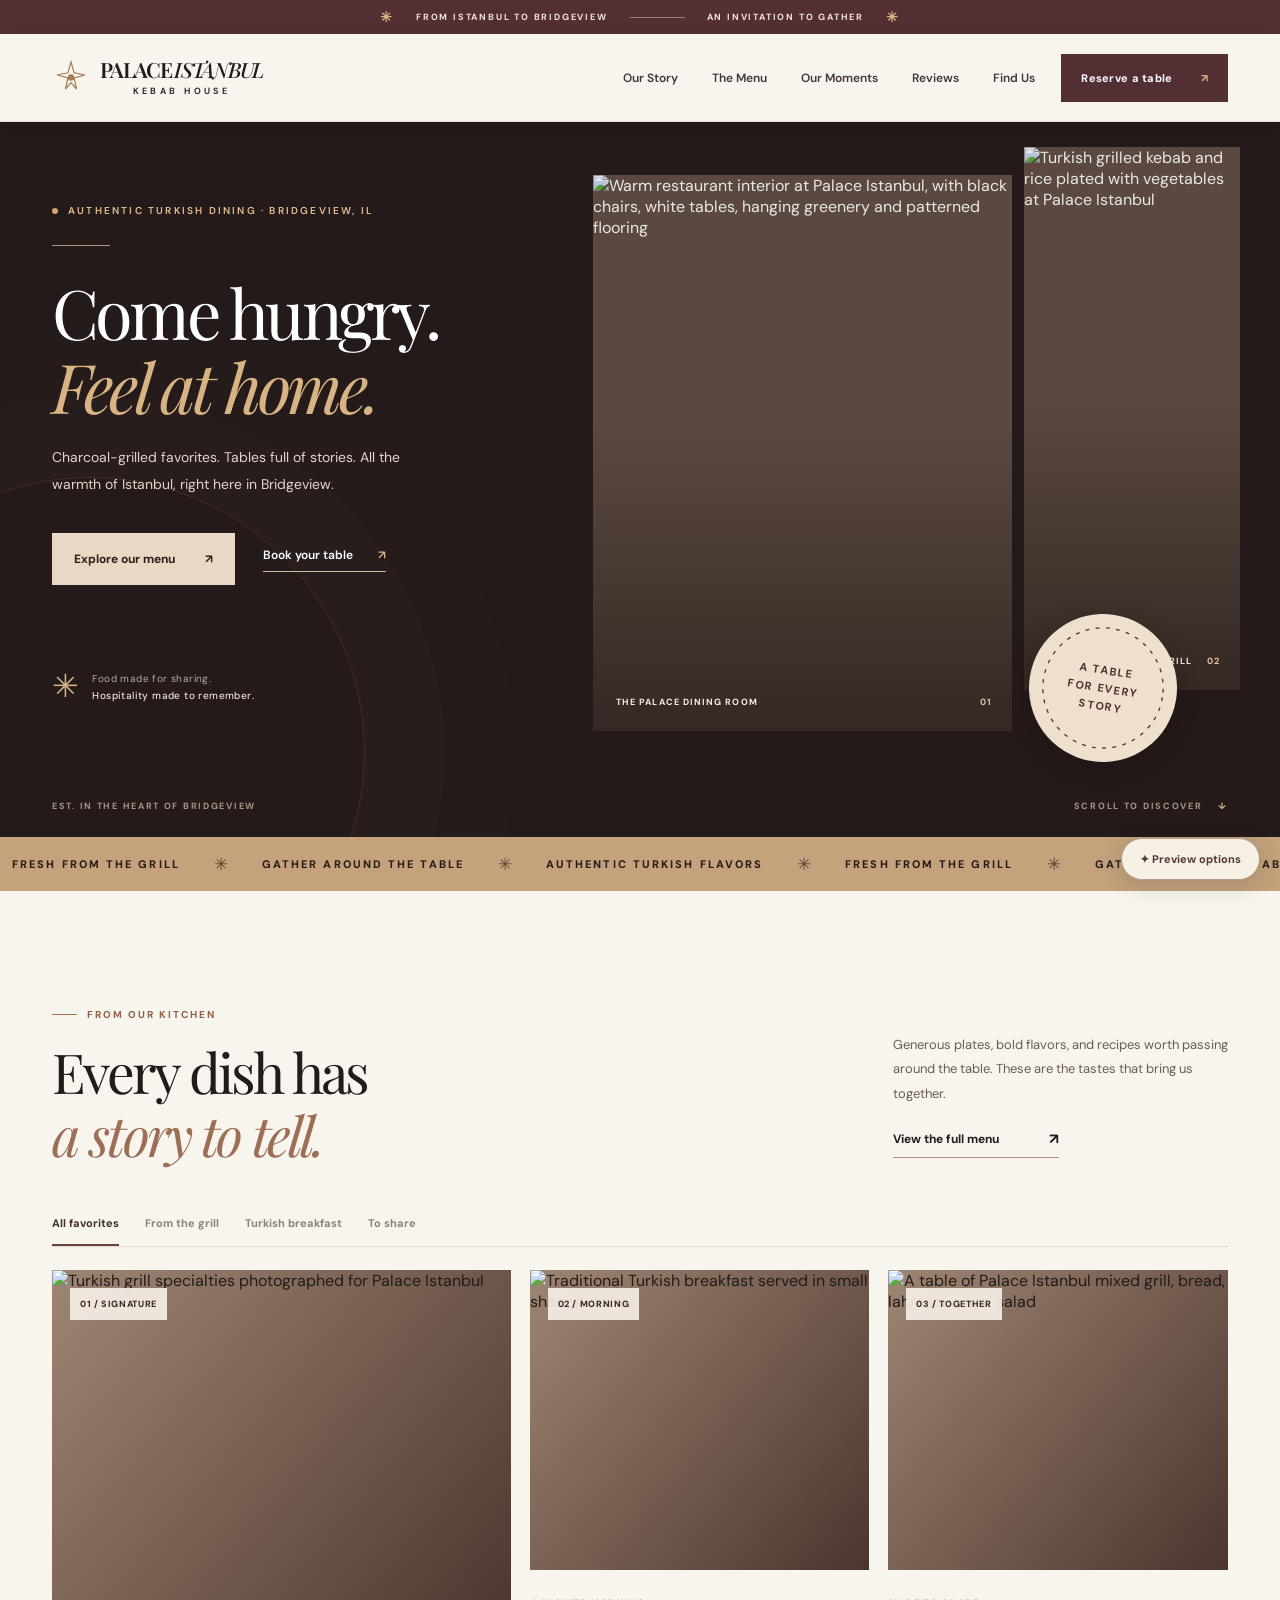
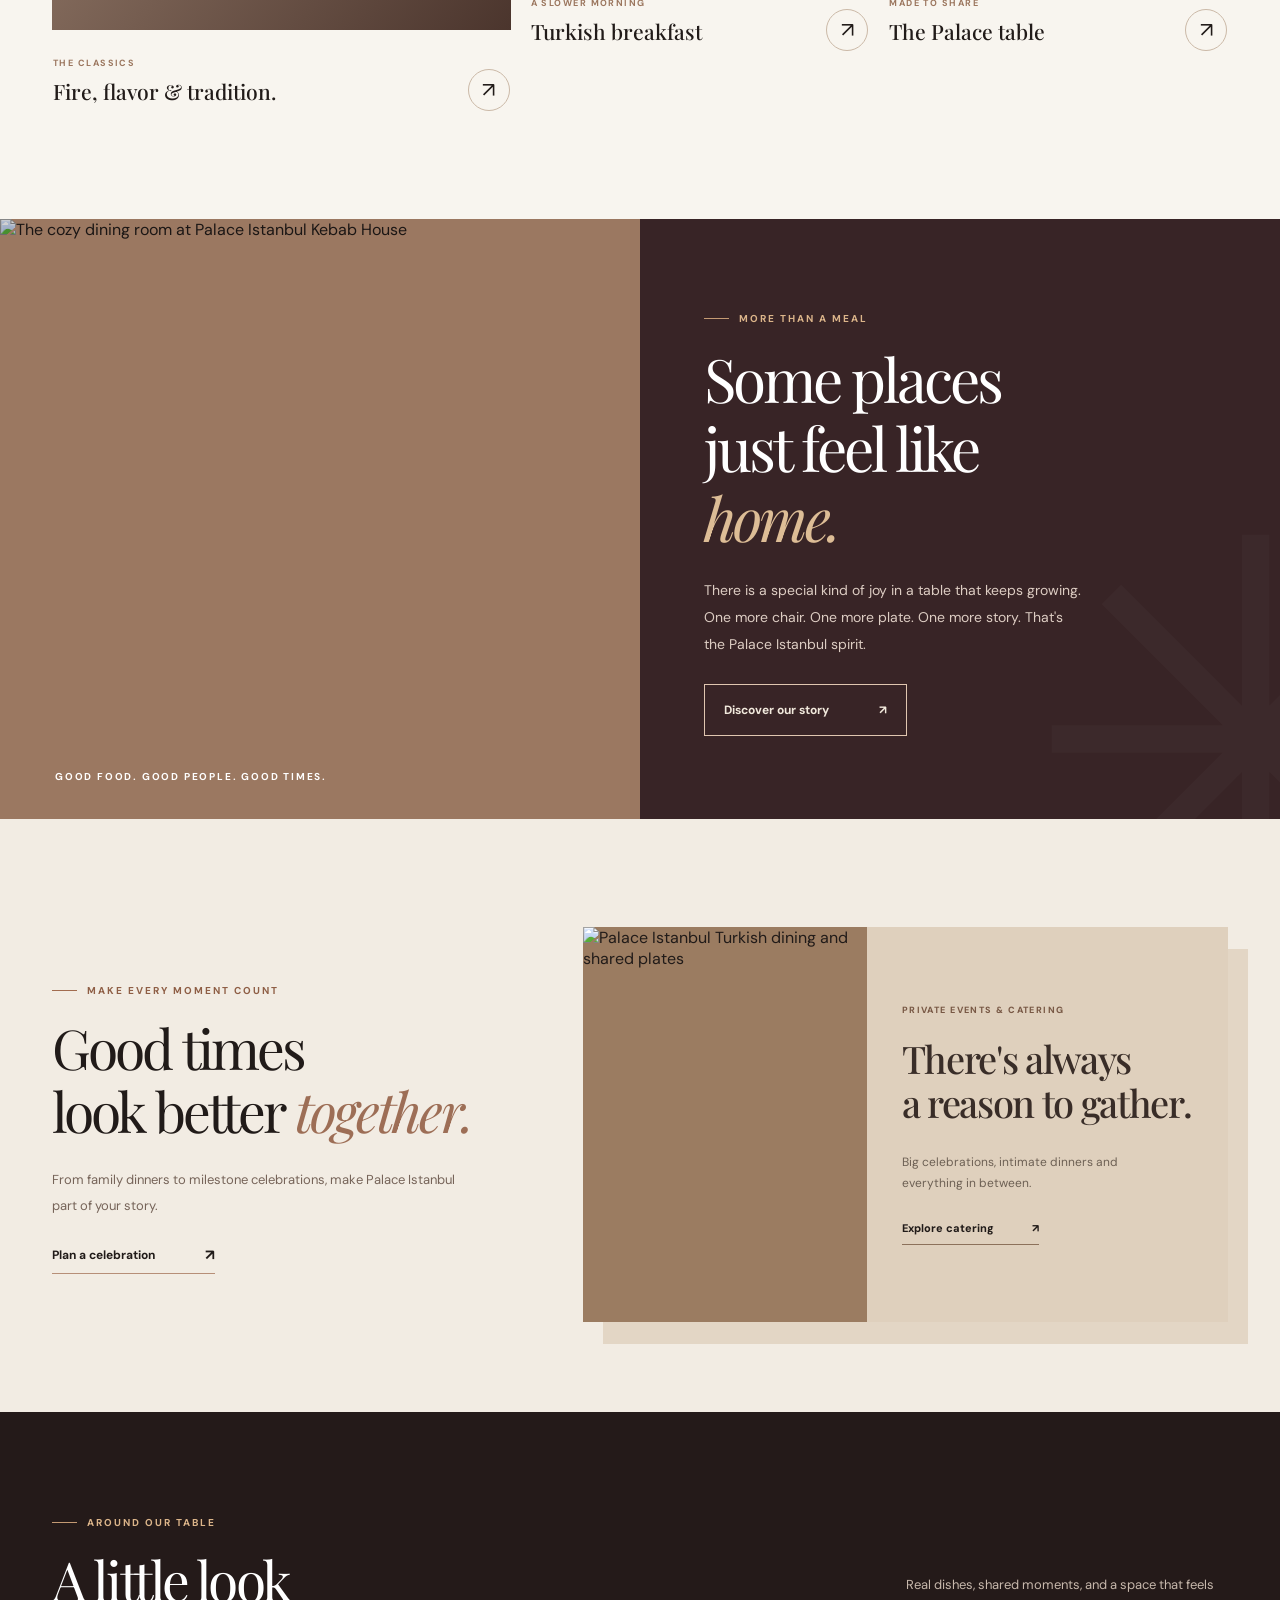
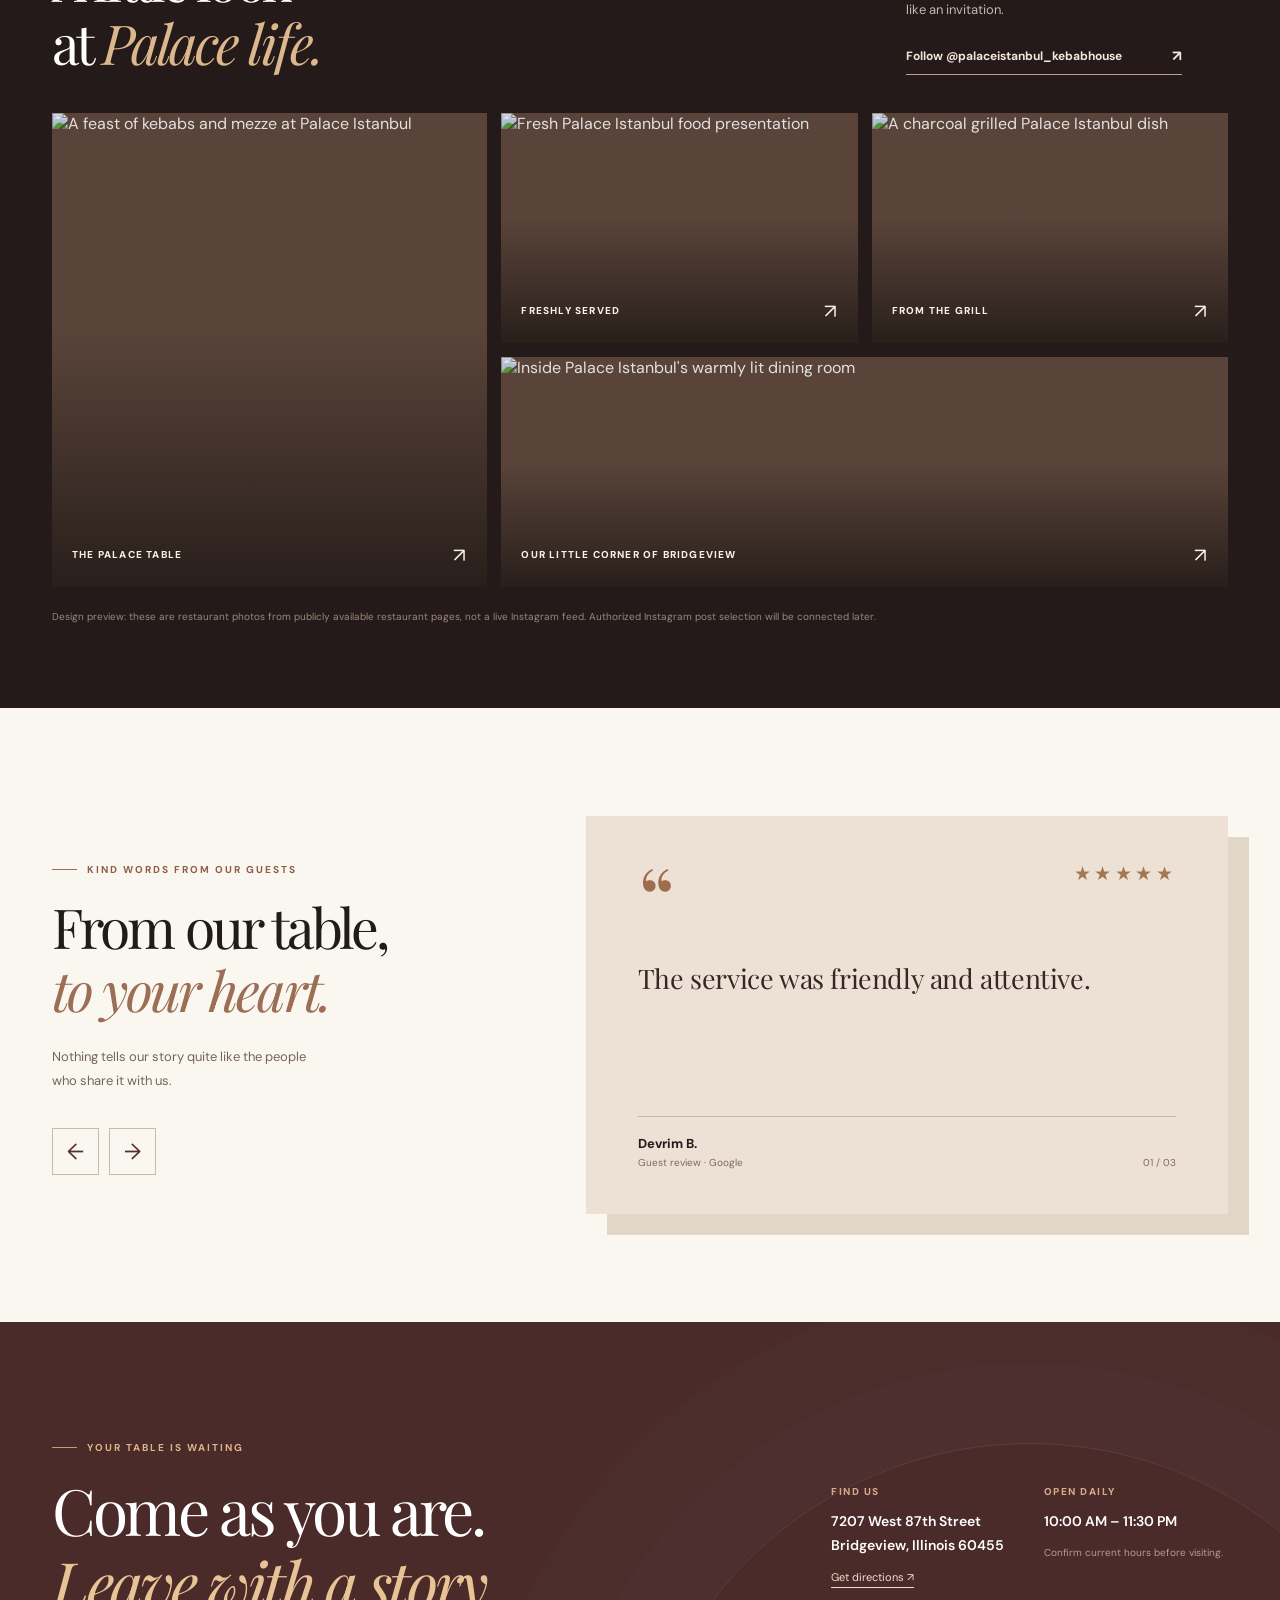
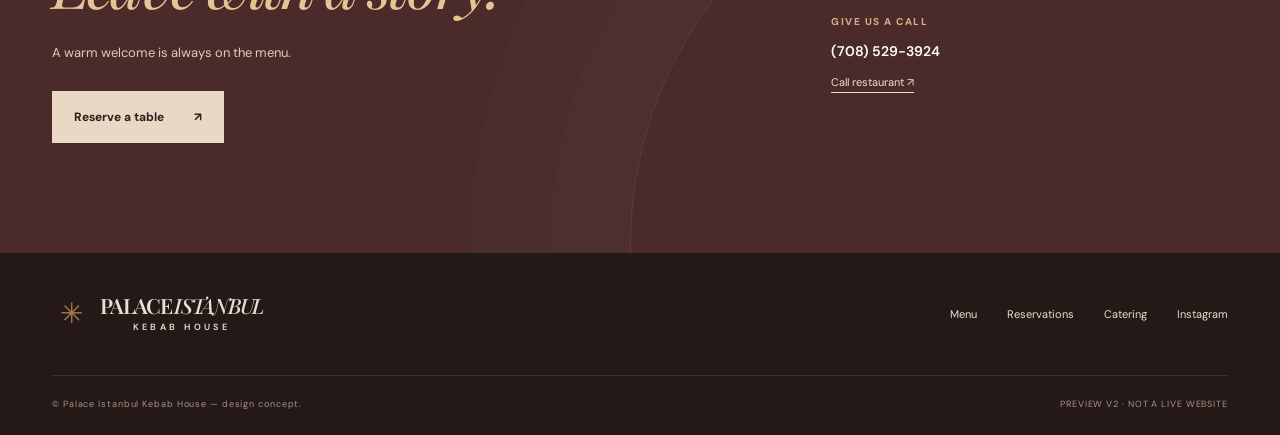
==== index.html @ 969d299d "Rename Palace_Istanbul_V2_Demo.html to index.html" ====
<!DOCTYPE html>
<html lang="en">
<head>
  <meta charset="UTF-8" />
  <meta name="viewport" content="width=device-width, initial-scale=1.0" />
  <meta name="theme-color" content="#241a19" />
  <title>Palace Istanbul Kebab House | A Taste of Istanbul in Bridgeview</title>
  <meta name="description" content="A Palace Istanbul Kebab House website design concept inspired by the restaurant's real food and dining space in Bridgeview, Illinois." />
  <link rel="preconnect" href="https://fonts.googleapis.com" />
  <link rel="preconnect" href="https://fonts.gstatic.com" crossorigin />
  <link href="https://fonts.googleapis.com/css2?family=DM+Sans:wght@400;500;600;700&family=Playfair+Display:ital,wght@0,400;0,500;0,600;0,700;1,400;1,500;1,600&display=swap" rel="stylesheet" />
  <style>
:root{--ink:#211b19;--dark:#241a19;--ox:#512f32;--ox2:#382426;--gold:#d9b586;--muted:#78685f;--cream:#f8f5ef;--sand:#ece6dc;--white:#fff;--border:#e3d8ca;--serif:'Playfair Display',Georgia,serif;--sans:'DM Sans',Arial,sans-serif}
*,*::before,*::after{box-sizing:border-box}html{scroll-behavior:smooth}body{margin:0;background:var(--cream);color:var(--ink);font-family:var(--sans);-webkit-font-smoothing:antialiased}img{display:block;width:100%;height:100%;object-fit:cover}figure,blockquote{margin:0}a{color:inherit;text-decoration:none}button{font:inherit;cursor:pointer}button:focus-visible,a:focus-visible,input:focus-visible{outline:2px solid #e4b46e;outline-offset:3px}.wrap{width:min(calc(100% - 104px),1440px);margin:auto}.skip{position:absolute;transform:translateY(-140%);z-index:999;background:white;padding:12px}.skip:focus{transform:translateY(0)}
.announcement{background:var(--ox);color:#f4e7d5;letter-spacing:.2em;min-height:34px;display:flex;align-items:center;justify-content:center;gap:22px;font-size:9px;font-weight:700}.announcement-flower{color:var(--gold);font-size:14px}.announcement-line{height:1px;width:55px;background:#ba9b84;opacity:.7}
.header{height:88px;background:var(--cream);position:sticky;top:0;z-index:60;border-bottom:1px solid #e7ddd0;box-shadow:0 3px 17px #170e0c06}.nav{height:100%;display:flex;align-items:center;justify-content:space-between;gap:26px}.brand{display:inline-flex;align-items:center;gap:10px;white-space:nowrap}.brand-mark{display:grid;place-items:center;color:#a67c52;width:38px;height:42px}.brand-name{display:flex;flex-direction:column;align-items:center;line-height:1}.brand-name b{font-size:21px;font-family:var(--serif);font-weight:600;letter-spacing:-.08em}.brand-name b em{font-weight:500}.brand-name small{font-size:9px;letter-spacing:.38em;margin-top:7px;font-weight:600}.nav-links{display:flex;align-items:center;gap:34px;margin-left:auto}.nav-links a{font-size:12px;color:#433634;font-weight:600;transition:color .2s}.nav-links a:hover{color:#b0714f}.nav-right{display:flex;align-items:center;gap:15px}.nav-reserve{font-size:11px;font-weight:700;letter-spacing:.025em;color:#fff;background:var(--ox);padding:17px 20px;transition:background .2s}.nav-reserve:hover{background:var(--dark)}.nav-reserve span{margin-left:25px;color:var(--gold)}.menu-toggle{border:0;padding:12px;background:transparent;display:none;width:42px}.menu-toggle span{height:2px;display:block;background:var(--dark);margin:6px 0}.mobile-nav{position:absolute;top:100%;left:0;width:100%;background:var(--cream);padding:20px 6% 25px;box-shadow:0 20px 35px #140e0c18}.mobile-nav a{display:block;padding:12px;border-bottom:1px solid var(--border);font-size:15px}.mobile-nav[hidden]{display:none}
.hero{background:var(--dark);color:#fff;position:relative;overflow:hidden}.hero::before{content:' ';position:absolute;left:-185px;bottom:-190px;width:550px;height:550px;border:1px solid #b594742a;border-radius:50%;box-shadow:0 0 0 80px #ffffff02,0 0 0 150px #ffffff01;pointer-events:none}.hero-inner{min-height:668px;display:grid;grid-template-columns:46% 54%;align-items:stretch}.hero-copy{position:relative;z-index:2;display:flex;flex-direction:column;align-items:flex-start;justify-content:center;padding:70px 36px 64px 0}.hero-eyebrow{font-size:10px;letter-spacing:.22em;color:#e4bd91;font-weight:600;display:flex;align-items:center;gap:10px}.eyebrow-dot{width:6px;height:6px;background:#d5a769;display:block;border-radius:50%}.hero-line{width:58px;height:1px;background:#b5977c;margin:28px 0 8px}.hero h1{font-family:var(--serif);font-weight:400;font-size:clamp(57px,5.35vw,92px);line-height:1.07;letter-spacing:-.055em;margin:21px 0 22px}.hero h1 em{color:#d8b384;font-weight:400;white-space:nowrap}.hero-copy>p{font-size:14px;line-height:1.95;max-width:390px;color:#e0d5ca;margin:0 0 35px}.hero-ctas{display:flex;align-items:center;flex-wrap:wrap;gap:28px}.button{display:inline-flex;gap:30px;align-items:center;justify-content:space-between;padding:18px 22px;font-size:12px;font-weight:700;transition:transform .2s,background .2s}.button:hover{transform:translateY(-2px)}.button-light{background:#e9d8c3;color:#2b1e1b}.button-light:hover{background:#fff}.hero-secondary{font-size:12px;font-weight:600;border-bottom:1px solid #cdb9a0;padding-bottom:8px;white-space:nowrap}.hero-secondary span{margin-left:22px;color:var(--gold)}.hero-proof{display:flex;align-items:center;gap:13px;margin-top:74px;color:#bca99e;font-size:10px;line-height:1.7;letter-spacing:.04em}.hero-proof strong{font-weight:500;color:#f0e1d2}.proof-spark{font-size:32px;font-weight:400;color:#d6b186}
.hero-collage{position:relative;min-height:590px;display:grid;grid-template-columns:66% 34%;gap:12px;align-items:stretch;padding:25px 0 25px 0}.hero-image{position:relative;overflow:hidden;background:#5b4940}.hero-image img{filter:brightness(.91) saturate(.94);transition:transform .75s;min-height:100%}.hero-image:hover img{transform:scale(1.055)}.hero-image-main{margin-top:28px;margin-bottom:34px}.hero-image-side{margin-top:0;margin-bottom:75px}.hero-image::after{content:'';position:absolute;inset:45% 0 0;background:linear-gradient(transparent,#1e1715a8);pointer-events:none}.image-tag{position:absolute;z-index:1;bottom:22px;left:23px;right:20px;display:flex;justify-content:space-between;font-size:9px;letter-spacing:.12em;color:#f7eee2;font-weight:700;line-height:1.6}.image-tag span{color:#e7c39d}.collage-stamp{position:absolute;bottom:28px;right:8%;z-index:3;background:#eee0cc;border-radius:50%;width:148px;height:148px;color:var(--ox);display:flex;align-items:center;justify-content:center;text-align:center;transform:rotate(9deg);box-shadow:0 5px 25px #0003}.collage-stamp span{font-size:11px;font-weight:700;letter-spacing:.13em;line-height:1.65}.collage-stamp svg{position:absolute;width:100%;height:100%;inset:0;padding:10px}.hero-bottom{position:relative;display:flex;justify-content:space-between;padding:10px 0 25px;color:#a99588;font-size:9px;font-weight:700;letter-spacing:.19em}.hero-bottom a span{margin-left:12px;color:#dcb689}
.ribbon{background:#c3a27c;color:#291c19;overflow:hidden;white-space:nowrap}.ribbon-inner{display:flex;align-items:center;justify-content:space-around;gap:34px;min-height:54px;width:max-content;min-width:100%;padding:0 12px}.ribbon span{font-size:11px;font-weight:800;letter-spacing:.19em}.ribbon i{font-style:normal;font-size:17px;color:#673d35}
.section{padding:108px 0}.kicker{display:inline-flex;align-items:center;gap:10px;font-size:10px;font-weight:700;letter-spacing:.2em;color:#8e5e45}.kicker>span{height:1px;width:25px;background:#a26c4f}.section-heading{display:flex;justify-content:space-between;align-items:end;gap:45px;margin-bottom:37px}.section h2,.experience h2,.closing h2{font:400 clamp(44px,4.3vw,72px)/1.15 var(--serif);letter-spacing:-.052em;margin:19px 0 0}.section h2 em,.experience h2 em,.closing h2 em{font-weight:400;color:#9d6e56}.heading-aside{max-width:335px;padding-bottom:9px}.heading-aside p{font-size:13px;line-height:1.9;color:#6b5d52;margin:0 0 20px}.under-link{font-size:12px;font-weight:700;display:inline-flex;align-items:center;justify-content:space-between;gap:50px;border-bottom:1px solid #b78f78;padding-bottom:8px}.under-link span{font-size:15px}.filter-bar{display:flex;gap:26px;border-bottom:1px solid var(--border);margin-bottom:23px;flex-wrap:wrap}.filter{background:none;border:0;border-bottom:2px solid transparent;padding:12px 0 14px;color:#908177;font-size:11px;font-weight:700}.filter:hover,.filter.active{color:#412c2a;border-color:#684339}.dish-grid{display:grid;grid-template-columns:1.35fr 1fr 1fr;gap:19px;align-items:stretch}.dish-card{min-width:0;display:flex;flex-direction:column}.dish-card[hidden]{display:none}.dish-photo{height:300px;position:relative;overflow:hidden;background:linear-gradient(130deg,#9f8573,#4b352d)}.dish-card.big-dish .dish-photo{height:360px}.dish-photo img{transition:transform .65s}.dish-card:hover .dish-photo img{transform:scale(1.06)}.dish-nr{position:absolute;left:18px;top:18px;background:#f7f0e8e8;color:#392925;font-size:9px;font-weight:800;letter-spacing:.07em;padding:10px}.dish-meta{display:flex;justify-content:space-between;gap:14px;align-items:end;padding:20px 1px 0}.dish-meta span:not(.dish-arrow){font-size:9px;letter-spacing:.16em;color:#9b765e;font-weight:700}.dish-meta h3{font:500 clamp(21px,1.65vw,28px)/1.25 var(--serif);margin:7px 0}.dish-arrow{font-size:21px;border:1px solid #cbb9a7;border-radius:50%;width:42px;height:42px;display:grid;place-items:center;flex-shrink:0}
.experience{min-height:600px;display:grid;grid-template-columns:1fr 1fr;background:var(--ox2)}.experience-visual{position:relative;min-height:600px;background:#9b7861;overflow:hidden}.experience-visual img{filter:brightness(.82);transition:transform .7s}.experience-visual:hover img{transform:scale(1.025)}.exp-photo-label{position:absolute;left:55px;bottom:36px;color:#fff;font-size:10px;font-weight:700;letter-spacing:.18em}.experience-copy{padding:90px max(55px,calc((100vw - 1440px)/2)) 80px 10%;position:relative;overflow:hidden;color:white;display:flex;align-items:flex-start;flex-direction:column;justify-content:center}.light-kicker{color:#dcb58a}.light-kicker>span{background:#c49a73}.experience h2{font-size:clamp(51px,4.7vw,80px);position:relative;z-index:1}.experience h2 em{color:#ddbd96}.experience-copy p{position:relative;z-index:1;font-size:14px;line-height:1.95;color:#ddcdc3;max-width:380px;margin:25px 0}.outline-button{position:relative;z-index:1;display:inline-flex;justify-content:space-between;gap:50px;align-items:center;border:1px solid #e0c6b0;padding:17px 19px;color:#f1e9dc;font-size:12px;font-weight:700}.experience-ornament{position:absolute;font-size:560px;line-height:1;right:-210px;bottom:-215px;color:#fff4;opacity:.085;font-family:serif;pointer-events:none}
.celebrations{background:#f2ece3;padding-bottom:90px}.celebrations-inner{display:grid;grid-template-columns:.82fr 1.18fr;gap:7%;align-items:center}.celebration-intro{max-width:430px}.celebration-intro p{font-size:13px;line-height:1.95;color:#766459;margin:25px 0}.occasion-card{display:grid;grid-template-columns:44% 56%;background:#dfd0bd;min-height:395px;box-shadow:20px 22px 0 #e3d6c5}.occasion-photo{min-height:395px;background:#9b7c61}.occasion-detail{padding:35px;display:flex;flex-direction:column;justify-content:center}.occasion-kicker{font-size:9px;font-weight:800;letter-spacing:.16em;color:#785845}.occasion-detail h3{font:500 38px/1.15 var(--serif);letter-spacing:-.035em;margin:21px 0 15px;color:#392d28}.occasion-detail p{color:#6d6054;font-size:12px;line-height:1.8;max-width:250px}.occasion-detail a{font-size:11px;font-weight:800;border-bottom:1px solid #8c715b;align-self:flex-start;padding:14px 0 9px}.occasion-detail a span{margin-left:35px}.campaign-demo{margin-top:60px;background:#fdfaf6;border:1px dashed #9a785f;padding:20px 30px;display:flex;align-items:center;gap:20px}.campaign-demo[hidden]{display:none}.campaign-pill{font-size:9px;background:#5b3534;color:#fff;padding:10px;white-space:nowrap}.campaign-demo strong{font-family:var(--serif);font-size:24px}.campaign-demo p{font-size:12px;color:#695a51;margin:4px 0}.campaign-demo button{border:0;background:transparent;margin-left:auto;color:#6b3c3a}
.social{background:var(--dark);color:#fff;padding:95px 0 83px}.social-head{display:flex;justify-content:space-between;align-items:end;gap:40px;margin-bottom:38px}.social-head h2 em{color:#dcb78e}.social-head>div:last-child{max-width:322px}.social-head p{font-size:13px;line-height:1.9;color:#c7b8ac;margin:0 0 21px}.light-link{color:#f4e7d7;border-color:#bda184}.social-grid{display:grid;grid-template-columns:1.1fr .9fr .9fr;grid-template-rows:230px 230px;gap:14px}.social-tile{position:relative;background:#5a443a;overflow:hidden}.social-tile img{filter:brightness(.88);transition:transform .7s}.social-tile:hover img{transform:scale(1.06)}.social-tile::after{content:'';position:absolute;inset:45% 0 0;background:linear-gradient(transparent,#15110fb8);pointer-events:none}.social-tile span{position:absolute;bottom:19px;left:20px;right:20px;display:flex;justify-content:space-between;align-items:center;font-size:10px;font-weight:800;letter-spacing:.12em;z-index:2;color:#f9f1e8}.social-tile span b{font-size:20px;font-weight:400}.social-tile-tall{grid-row:span 2}.social-tile-wide{grid-column:span 2}.demo-disclosure{font-size:10px;color:#99897c;margin:22px 0 0;line-height:1.6}
.reviews{background:#faf7f1}.reviews-shell{display:grid;grid-template-columns:.8fr 1.2fr;gap:9%;align-items:center}.reviews-heading>p{color:#756559;font-size:13px;line-height:1.85;max-width:260px;margin:24px 0}.review-nav{display:flex;gap:10px;margin-top:35px}.review-nav button{width:47px;height:47px;border:1px solid #c9b9a9;background:transparent;color:#542e30;font-size:22px;transition:background .2s}.review-nav button:hover{background:#e8ddcf}.review-card{min-height:347px;background:#ece1d4;padding:45px 52px;display:flex;flex-direction:column;justify-content:space-between;box-shadow:21px 21px 0 #e2d6c8}.review-card-top{display:flex;justify-content:space-between;align-items:start}.quotes{font:90px/.8 var(--serif);color:#9d6d4e}.stars{font-size:19px;letter-spacing:.18em;color:#a27752}.review-card blockquote{font:400 clamp(22px,2.1vw,32px)/1.5 var(--serif);letter-spacing:-.015em;color:#382625;min-height:140px;margin:25px 0 18px}.review-card-foot{border-top:1px solid #c9b8a7;display:flex;align-items:end;justify-content:space-between;padding-top:18px}.review-card-foot div{display:flex;flex-direction:column;gap:4px}.review-card-foot strong{font-size:13px}.review-card-foot div span,.review-card-foot>span{font-size:10px;color:#806a5e}
.closing{background:#4a2b2a;position:relative;color:#fff;overflow:hidden;padding:110px 0}.closing-backdrop{position:absolute;right:-150px;bottom:-390px;border:1px solid #d2a98726;border-radius:50%;width:800px;height:800px;box-shadow:0 0 0 80px #ffffff02,0 0 0 160px #ffffff02}.closing-grid{position:relative;display:grid;grid-template-columns:1.25fr .75fr;gap:10%}.closing h2{font-size:clamp(54px,5vw,82px)}.closing h2 em{color:#e7c396}.closing-title p{font-size:13px;color:#e1c9ba;margin:24px 0 30px}.closing-details{display:grid;grid-template-columns:1fr 1fr;gap:31px 28px;align-content:center}.closing-details>div{display:flex;flex-direction:column;align-items:flex-start;gap:12px}.closing-details span{font-size:10px;color:#d5ab89;font-weight:800;letter-spacing:.15em}.closing-details strong{font-size:14px;line-height:1.7;font-weight:600}.closing-details a{font-size:11px;color:#f2dec9;text-decoration:underline;text-underline-offset:6px}.closing-details small{font-size:10px;color:#bb9a8a}.footer{background:#251917;color:#e9dfd0;padding:40px 0 25px}.footer-top{display:flex;justify-content:space-between;align-items:center;padding-bottom:40px}.footer-brand .brand-mark{font-size:28px}.footer-links{display:flex;gap:30px;font-size:11px}.footer-links a:hover{color:var(--gold)}.footer-bottom{border-top:1px solid #735d5550;display:flex;justify-content:space-between;padding-top:22px;color:#a59688;font-size:9px;letter-spacing:.1em}
.prototype-tools{position:fixed;bottom:20px;right:20px;z-index:80}.prototype-button{background:#f7f0e4;color:#513537;border:1px solid #b89c89;box-shadow:0 6px 25px #1b101328;border-radius:35px;padding:13px 18px;font-size:11px;font-weight:700}.prototype-menu{position:absolute;right:0;bottom:57px;width:295px;background:#fffbf6;color:#2b201f;border:1px solid #d5c6b5;padding:21px;box-shadow:0 10px 40px #0003}.prototype-menu[hidden]{display:none}.prototype-menu-head{display:flex;justify-content:space-between;align-items:center}.prototype-menu-head button{border:0;background:transparent;font-size:24px}.prototype-menu p{font-size:11px;line-height:1.6;color:#78665b}.prototype-footer{margin-top:15px;font-size:10px;color:#987f73;border-top:1px solid #e8ded0;padding-top:12px}.toggle-row{display:flex;justify-content:space-between;align-items:center;position:relative;font-size:12px;font-weight:600;margin-top:20px}.toggle-row input{appearance:none;width:38px;height:22px;background:#b9ada2;border-radius:13px;cursor:pointer;transition:background .2s}.toggle-row input:before{content:'';display:block;height:16px;width:16px;background:#fff;border-radius:50%;margin:3px;transition:transform .2s}.toggle-row input:checked{background:#6a4644}.toggle-row input:checked:before{transform:translateX(16px)}.mobile-bottom-book{display:none}
@media(max-width:1250px){.wrap{width:min(calc(100% - 68px),1440px)}.nav-links{gap:19px}.nav-links a{font-size:11px}.brand-name b{font-size:19px}.hero h1{font-size:clamp(50px,5vw,76px)}.hero-copy{padding-right:16px}.collage-stamp{width:125px;height:125px}.section{padding:90px 0}.dish-photo{height:270px}.dish-card.big-dish .dish-photo{height:325px}}
@media(max-width:950px){.nav-links{display:none}.menu-toggle{display:block}.nav-reserve{padding:14px}.hero-inner{grid-template-columns:1fr}.hero-copy{padding:78px 0 45px}.hero h1{font-size:clamp(61px,10vw,100px)}.hero-proof{margin-top:37px}.hero-collage{min-height:480px;grid-template-columns:68% 32%;padding:0 0 25px}.hero-image-main{margin:0 0 22px}.hero-image-side{margin:35px 0 52px}.hero-bottom{padding-top:2px}.collage-stamp{bottom:10px}.dish-grid{grid-template-columns:repeat(2,1fr)}.dish-card.big-dish{grid-column:span 2}.dish-card.big-dish .dish-photo{height:380px}.experience{min-height:0}.experience-copy{padding:62px 8%}.experience-visual{min-height:500px}.occasion-card{grid-template-columns:42% 58%}.occasion-detail{padding:22px}.occasion-detail h3{font-size:31px}.social-grid{grid-template-rows:190px 190px}.reviews-shell{gap:40px}.review-card{padding:32px}.closing-grid{gap:30px}}
@media(max-width:700px){.wrap{width:calc(100% - 40px)}.announcement{font-size:8px;gap:10px;min-height:30px}.announcement-line{width:16px}.header{height:73px}.brand-mark{width:26px}.brand-mark svg{width:29px}.brand-name b{font-size:17px}.brand-name small{font-size:7px;letter-spacing:.31em}.nav-reserve{display:none}.hero-copy{padding:60px 0 30px}.hero-eyebrow{font-size:8px;letter-spacing:.14em}.hero-line{margin:19px 0 0}.hero h1{font-size:clamp(48px,10vw,68px);margin:18px 0}.hero-copy>p{font-size:13px;line-height:1.75}.hero-ctas{gap:17px}.button{padding:15px 18px;font-size:11px}.hero-secondary{font-size:11px}.hero-proof{margin-top:34px}.hero-collage{min-height:320px;gap:7px}.hero-image-main{margin:0 0 14px}.hero-image-side{margin:30px 0 24px}.collage-stamp{width:88px;height:88px;bottom:2px;right:5%}.collage-stamp span{font-size:7px}.image-tag{left:9px;right:7px;bottom:12px;font-size:7px}.hero-bottom{font-size:7px;padding:9px 0 18px;gap:8px}.ribbon-inner{min-height:46px;gap:20px}.ribbon span{font-size:9px}.ribbon i{font-size:12px}.section{padding:68px 0}.section-heading,.social-head{display:block}.section h2,.experience h2,.closing h2{font-size:clamp(41px,9vw,60px)}.heading-aside{margin-top:22px}.filter-bar{gap:15px}.filter{font-size:10px}.dish-grid{grid-template-columns:1fr 1fr;gap:15px}.dish-photo,.dish-card.big-dish .dish-photo{height:225px}.dish-card.big-dish{grid-column:span 2}.dish-card.big-dish .dish-photo{height:330px}.dish-meta h3{font-size:20px}.dish-meta span:not(.dish-arrow){font-size:8px}.dish-meta{padding-top:12px}.dish-arrow{width:31px;height:31px;font-size:16px}.experience{grid-template-columns:1fr}.experience-visual{min-height:390px}.experience-copy{padding:64px 26px 75px}.experience h2{font-size:57px}.experience-copy p{font-size:13px}.experience-ornament{font-size:380px;bottom:-100px}.celebrations-inner{grid-template-columns:1fr;gap:40px}.occasion-card{min-height:295px}.occasion-photo{min-height:295px}.occasion-detail h3{font-size:27px}.occasion-detail p{font-size:11px}.occasion-detail{padding:20px}.campaign-demo{flex-direction:column;align-items:flex-start;gap:6px}.campaign-demo button{margin-left:0}.social{padding:70px 0}.social-head>div:last-child{margin-top:20px}.social-grid{grid-template-columns:1fr 1fr;grid-template-rows:230px 180px 180px}.social-tile-tall{grid-column:span 2;grid-row:span 1}.social-tile-wide{grid-column:span 2}.social-tile span{font-size:8px}.reviews-shell{grid-template-columns:1fr;gap:23px}.reviews-heading>p{margin:18px 0}.review-nav{margin:18px 0 5px}.review-card{padding:30px;min-height:310px;box-shadow:10px 10px 0 #e2d6c8}.review-card blockquote{font-size:24px;min-height:100px}.closing{padding:77px 0}.closing-grid{grid-template-columns:1fr;gap:55px}.closing-details{gap:30px}.footer-top{display:block}.footer-links{gap:17px;flex-wrap:wrap;margin-top:30px}.footer-bottom{gap:15px;display:block;line-height:2}.prototype-tools{bottom:74px;right:10px}.prototype-button{font-size:10px;padding:10px 12px}.prototype-menu{width:min(285px,calc(100vw - 20px))}.mobile-bottom-book{display:flex;position:fixed;z-index:70;left:0;right:0;bottom:0;background:#502f30;color:#fff;align-items:center;justify-content:space-between;padding:17px 26px;font-size:12px;font-weight:800;box-shadow:0 -5px 15px #0002}.mobile-bottom-book span{color:#dfba90}.footer{padding-bottom:78px}}
@media(max-width:385px){.hero h1{font-size:45px}.hero-secondary span{margin-left:8px}.hero-ctas{gap:12px}.occasion-card{grid-template-columns:1fr}.occasion-photo{height:210px;min-height:210px}.occasion-detail{padding:25px}.occasion-detail h3{font-size:29px}}
@media(prefers-reduced-motion:reduce){html{scroll-behavior:auto}*,*:before,*:after{transition:none!important;animation:none!important}}

</style>
  <script>
document.addEventListener("DOMContentLoaded", function(){
(() => {
  const qs = (sel) => document.querySelector(sel);
  const mobileToggle = qs('#menuToggle');
  const mobileNav = qs('#mobileNav');
  mobileToggle?.addEventListener('click', () => {
    const isOpen = mobileToggle.getAttribute('aria-expanded') === 'true';
    mobileToggle.setAttribute('aria-expanded', String(!isOpen));
    mobileNav.hidden = isOpen;
  });
  mobileNav?.querySelectorAll('a').forEach(link => link.addEventListener('click', () => {
    mobileToggle.setAttribute('aria-expanded', 'false'); mobileNav.hidden = true;
  }));

  const tabs = Array.from(document.querySelectorAll('.filter'));
  const cards = Array.from(document.querySelectorAll('.dish-card'));
  tabs.forEach(tab => tab.addEventListener('click', () => {
    const value = tab.dataset.filter;
    tabs.forEach(el => { el.classList.toggle('active', el === tab); el.setAttribute('aria-pressed', String(el === tab)); });
    cards.forEach(card => { card.hidden = value !== 'all' && card.dataset.category !== value; });
  }));

  // Short, attributed extracts from reviews currently presented on the official site.
  const reviews = [
    { quote:'The service was friendly and attentive.', author:'Devrim B.' },
    { quote:'The meats were incredibly juicy.', author:'Enes Ö.' },
    { quote:'The staff were incredibly warm, friendly, and attentive.', author:'Fikretcan A.' }
  ];
  let reviewIndex = 0;
  const quoteEl = qs('#reviewQuote'), authorEl = qs('#reviewAuthor'), indexEl = qs('#reviewIndex');
  function renderReview(){ if (!quoteEl) return; const review = reviews[reviewIndex]; quoteEl.textContent = review.quote; authorEl.textContent = review.author; indexEl.textContent = `${String(reviewIndex+1).padStart(2,'0')} / ${String(reviews.length).padStart(2,'0')}`; }
  qs('#prevReview')?.addEventListener('click', () => { reviewIndex = (reviewIndex-1+reviews.length)%reviews.length; renderReview(); });
  qs('#nextReview')?.addEventListener('click', () => { reviewIndex = (reviewIndex+1)%reviews.length; renderReview(); });
  renderReview();

  const previewButton = qs('#previewButton'), previewMenu = qs('#prototypeMenu');
  function togglePreview(open){ if (!previewMenu) return; previewMenu.hidden = !open; previewButton?.setAttribute('aria-expanded', String(open)); }
  previewButton?.addEventListener('click', () => togglePreview(previewMenu.hidden));
  qs('#closePreview')?.addEventListener('click', () => togglePreview(false));
  qs('#campaignToggle')?.addEventListener('change', (event) => { qs('#campaignDemo').hidden = !event.target.checked; });
  qs('#dismissCampaign')?.addEventListener('click', () => { qs('#campaignDemo').hidden = true; qs('#campaignToggle').checked = false; });
  document.addEventListener('keydown', (event) => { if (event.key === 'Escape') togglePreview(false); });
})();

});
</script>
</head>
<body>
  <a class="skip" href="#main">Skip to content</a>
  <div class="announcement"><span class="announcement-flower">✳</span> FROM ISTANBUL TO BRIDGEVIEW <span class="announcement-line"></span> AN INVITATION TO GATHER <span class="announcement-flower">✳</span></div>

  <header class="header" id="header">
    <div class="wrap nav">
      <a class="brand" href="#top" aria-label="Palace Istanbul home"><span class="brand-mark"><svg width="36" height="36" viewBox="0 0 36 36" fill="none" aria-hidden="true"><path d="M18 2 21.1 12.8 32 15l-10.9 3 2.5 11L18 22.7 12.4 29l2.5-11L4 15l10.9-2.2L18 2Z" stroke="currentColor" stroke-width="1.2"/><circle cx="18" cy="17.5" r="3.2" fill="currentColor"/></svg></span><span class="brand-name"><b>PALACE <em>ISTANBUL</em></b><small>KEBAB HOUSE</small></span></a>
      <nav class="nav-links" aria-label="Primary navigation"><a href="#experience">Our Story</a><a href="#favorites">The Menu</a><a href="#social">Our Moments</a><a href="#reviews">Reviews</a><a href="#visit">Find Us</a></nav>
      <div class="nav-right"><a href="https://palaceistanbul.net/reservations" class="nav-reserve" target="_blank" rel="noopener noreferrer">Reserve a table <span>↗</span></a><button class="menu-toggle" type="button" id="menuToggle" aria-controls="mobileNav" aria-expanded="false" aria-label="Open menu"><span></span><span></span></button></div>
    </div>
    <nav class="mobile-nav" id="mobileNav" aria-label="Mobile navigation" hidden><a href="#experience">Our Story</a><a href="#favorites">The Menu</a><a href="#social">Our Moments</a><a href="#reviews">Reviews</a><a href="#visit">Find Us</a><a href="https://palaceistanbul.net/reservations" target="_blank" rel="noopener noreferrer">Reserve a table ↗</a></nav>
  </header>

  <main id="main">
    <section class="hero" id="top">
      <div class="hero-inner wrap">
        <div class="hero-copy">
          <div class="hero-eyebrow"><span class="eyebrow-dot"></span> AUTHENTIC TURKISH DINING · BRIDGEVIEW, IL</div>
          <div class="hero-line" aria-hidden="true"></div>
          <h1>Come hungry.<br><em>Feel at home.</em></h1>
          <p>Charcoal-grilled favorites. Tables full of stories. All the warmth of Istanbul, right here in Bridgeview.</p>
          <div class="hero-ctas"><a class="button button-light" href="#favorites">Explore our menu <span>↗</span></a><a class="hero-secondary" href="https://palaceistanbul.net/reservations" target="_blank" rel="noopener noreferrer">Book your table <span>↗</span></a></div>
          <div class="hero-proof"><span class="proof-spark">✳</span><div>Food made for sharing.<br><strong>Hospitality made to remember.</strong></div></div>
        </div>
        <div class="hero-collage" aria-label="Palace Istanbul restaurant and food photography">
          <figure class="hero-image hero-image-main"><img src="https://palace-istanbul-kebab-house.eatat.us/storage/photo/palace-istanbul-kebab-house-photo_4.webp" alt="Warm restaurant interior at Palace Istanbul, with black chairs, white tables, hanging greenery and patterned flooring" fetchpriority="high"><figcaption class="image-tag">THE PALACE DINING ROOM <span>01</span></figcaption></figure>
          <figure class="hero-image hero-image-side"><img src="https://cdn.spotapps.co/spothopper/image/fetch/f_auto%2Cq_auto%3Abest%2Cc_fit%2Ch_1200/http%3A//static.spotapps.co/spots/df/b7f84d8b95436396a11930f0c789ba/%3Aoriginal" alt="Turkish grilled kebab and rice plated with vegetables at Palace Istanbul"><figcaption class="image-tag">STRAIGHT FROM THE GRILL <span>02</span></figcaption></figure>
          <div class="collage-stamp" aria-hidden="true"><span>A TABLE<br>FOR EVERY<br>STORY</span><svg viewBox="0 0 100 100"><circle cx="50" cy="50" r="47" stroke="currentColor" fill="none" stroke-width="1" stroke-dasharray="3 5"/></svg></div>
        </div>
      </div>
      <div class="hero-bottom wrap"><span>EST. IN THE HEART OF BRIDGEVIEW</span><a href="#favorites">SCROLL TO DISCOVER <span>↓</span></a></div>
    </section>

    <div class="ribbon" aria-label="Our dining philosophy"><div class="ribbon-inner"><span>FRESH FROM THE GRILL</span><i>✳</i><span>GATHER AROUND THE TABLE</span><i>✳</i><span>AUTHENTIC TURKISH FLAVORS</span><i>✳</i><span>FRESH FROM THE GRILL</span><i>✳</i><span>GATHER AROUND THE TABLE</span><i>✳</i></div></div>

    <section class="section favorites" id="favorites">
      <div class="wrap">
        <div class="section-heading"><div><span class="kicker"><span></span> FROM OUR KITCHEN</span><h2>Every dish has<br><em>a story to tell.</em></h2></div><div class="heading-aside"><p>Generous plates, bold flavors, and recipes worth passing around the table. These are the tastes that bring us together.</p><a class="under-link" href="https://palaceistanbul.net/food-menu" target="_blank" rel="noopener noreferrer">View the full menu <span>↗</span></a></div></div>
        <div class="filter-bar" role="group" aria-label="Filter featured dishes"><button class="filter active" data-filter="all" aria-pressed="true">All favorites</button><button class="filter" data-filter="grill" aria-pressed="false">From the grill</button><button class="filter" data-filter="breakfast" aria-pressed="false">Turkish breakfast</button><button class="filter" data-filter="tradition" aria-pressed="false">To share</button></div>
        <div class="dish-grid">
          <a class="dish-card big-dish" href="https://palaceistanbul.net/food-menu" target="_blank" rel="noopener noreferrer" data-category="grill"><div class="dish-photo"><img loading="lazy" src="https://static.spotapps.co/website_images/ab_websites/788275_website_v1/about_01.jpg" alt="Turkish grill specialties photographed for Palace Istanbul"><span class="dish-nr">01 / SIGNATURE</span></div><div class="dish-meta"><div><span>THE CLASSICS</span><h3>Fire, flavor & tradition.</h3></div><span class="dish-arrow">↗</span></div></a>
          <a class="dish-card" href="https://palaceistanbul.net/food-menu" target="_blank" rel="noopener noreferrer" data-category="breakfast"><div class="dish-photo"><img loading="lazy" src="https://cdn.spotapps.co/spothopper/image/fetch/f_auto%2Cq_auto%3Abest%2Cc_fit%2Ch_1200/http%3A//static.spotapps.co/spots/f3/6bbcc0d3a2428ab5dc724e5a0cbeb3/%3Aoriginal" alt="Traditional Turkish breakfast served in small sharing dishes"><span class="dish-nr">02 / MORNING</span></div><div class="dish-meta"><div><span>A SLOWER MORNING</span><h3>Turkish breakfast</h3></div><span class="dish-arrow">↗</span></div></a>
          <a class="dish-card" href="https://palaceistanbul.net/food-menu" target="_blank" rel="noopener noreferrer" data-category="tradition"><div class="dish-photo"><img loading="lazy" src="https://palace-istanbul-kebab-house.eatat.us/storage/photo/palace-istanbul-kebab-house-photo_6.webp" alt="A table of Palace Istanbul mixed grill, bread, lahmacun and salad"><span class="dish-nr">03 / TOGETHER</span></div><div class="dish-meta"><div><span>MADE TO SHARE</span><h3>The Palace table</h3></div><span class="dish-arrow">↗</span></div></a>
        </div>
      </div>
    </section>

    <section class="experience" id="experience">
      <div class="experience-visual"><img loading="lazy" src="https://palace-istanbul-kebab-house.eatat.us/storage/photo/palace-istanbul-kebab-house-photo_4.webp" alt="The cozy dining room at Palace Istanbul Kebab House"><div class="exp-photo-label">GOOD FOOD. GOOD PEOPLE. GOOD TIMES.</div></div>
      <div class="experience-copy"><span class="kicker light-kicker"><span></span> MORE THAN A MEAL</span><h2>Some places<br>just feel like<br><em>home.</em></h2><p>There is a special kind of joy in a table that keeps growing. One more chair. One more plate. One more story. That's the Palace Istanbul spirit.</p><a href="https://palaceistanbul.net/about" target="_blank" rel="noopener noreferrer" class="outline-button">Discover our story <span>↗</span></a><div class="experience-ornament" aria-hidden="true">✳</div></div>
    </section>

    <section class="section celebrations" id="celebrate">
      <div class="wrap celebrations-inner"><div class="celebration-intro"><span class="kicker"><span></span> MAKE EVERY MOMENT COUNT</span><h2>Good times<br>look better <em>together.</em></h2><p>From family dinners to milestone celebrations, make Palace Istanbul part of your story.</p><a class="under-link" href="https://palaceistanbul.net/party" target="_blank" rel="noopener noreferrer">Plan a celebration <span>↗</span></a></div>
        <div class="occasion-card"><div class="occasion-photo"><img loading="lazy" src="https://static.spotapps.co/website_images/ab_websites/788275_website_v1/about_03.jpg" alt="Palace Istanbul Turkish dining and shared plates"></div><div class="occasion-detail"><span class="occasion-kicker">PRIVATE EVENTS & CATERING</span><h3>There's always<br>a reason to gather.</h3><p>Big celebrations, intimate dinners and everything in between.</p><a href="https://palaceistanbul.net/catering" target="_blank" rel="noopener noreferrer">Explore catering <span>↗</span></a></div></div>
      </div>
      <div class="campaign-demo wrap" id="campaignDemo" hidden><span class="campaign-pill">DEMO CAMPAIGN DISPLAY</span><div><strong>Your next special at Palace</strong><p>This card illustrates how a dated promotion could appear when the agency publishes one.</p></div><button id="dismissCampaign" type="button">Hide ×</button></div>
    </section>

    <section class="social section" id="social"><div class="wrap"><div class="social-head"><div><span class="kicker light-kicker"><span></span> AROUND OUR TABLE</span><h2>A little look<br>at <em>Palace life.</em></h2></div><div><p>Real dishes, shared moments, and a space that feels like an invitation.</p><a class="under-link light-link" href="https://www.instagram.com/palaceistanbul_kebabhouse/" target="_blank" rel="noopener noreferrer">Follow @palaceistanbul_kebabhouse <span>↗</span></a></div></div>
        <div class="social-grid"><a class="social-tile social-tile-tall" href="https://www.instagram.com/palaceistanbul_kebabhouse/" target="_blank" rel="noopener noreferrer"><img loading="lazy" src="https://palace-istanbul-kebab-house.eatat.us/storage/photo/palace-istanbul-kebab-house-photo_6.webp" alt="A feast of kebabs and mezze at Palace Istanbul"><span>THE PALACE TABLE <b>↗</b></span></a><a class="social-tile" href="https://www.instagram.com/palaceistanbul_kebabhouse/" target="_blank" rel="noopener noreferrer"><img loading="lazy" src="https://static.spotapps.co/website_images/ab_websites/788275_website_v1/about_02.jpg" alt="Fresh Palace Istanbul food presentation"><span>FRESHLY SERVED <b>↗</b></span></a><a class="social-tile" href="https://www.instagram.com/palaceistanbul_kebabhouse/" target="_blank" rel="noopener noreferrer"><img loading="lazy" src="https://cdn.spotapps.co/spothopper/image/fetch/f_auto%2Cq_auto%3Abest%2Cc_fit%2Ch_1200/http%3A//static.spotapps.co/spots/25/31b45b311e485586dbf37ea9caf011/%3Aoriginal" alt="A charcoal grilled Palace Istanbul dish"><span>FROM THE GRILL <b>↗</b></span></a><a class="social-tile social-tile-wide" href="https://www.instagram.com/palaceistanbul_kebabhouse/" target="_blank" rel="noopener noreferrer"><img loading="lazy" src="https://palace-istanbul-kebab-house.eatat.us/storage/photo/palace-istanbul-kebab-house-photo_4.webp" alt="Inside Palace Istanbul's warmly lit dining room"><span>OUR LITTLE CORNER OF BRIDGEVIEW <b>↗</b></span></a></div>
        <p class="demo-disclosure">Design preview: these are restaurant photos from publicly available restaurant pages, not a live Instagram feed. Authorized Instagram post selection will be connected later.</p>
      </div></section>

    <section class="section reviews" id="reviews"><div class="wrap reviews-shell"><div class="reviews-heading"><span class="kicker"><span></span> KIND WORDS FROM OUR GUESTS</span><h2>From our table,<br><em>to your heart.</em></h2><p>Nothing tells our story quite like the people who share it with us.</p><div class="review-nav"><button id="prevReview" type="button" aria-label="Previous review">←</button><button id="nextReview" type="button" aria-label="Next review">→</button></div></div><div class="review-card"><div class="review-card-top"><span class="quotes">“</span><span class="stars" aria-label="Five stars">★★★★★</span></div><blockquote id="reviewQuote">The service was friendly and attentive.</blockquote><div class="review-card-foot"><div><strong id="reviewAuthor">Devrim B.</strong><span>Guest review · Google</span></div><span id="reviewIndex">01 / 03</span></div></div></div></section>

    <section class="closing" id="visit"><div class="closing-backdrop" aria-hidden="true"></div><div class="wrap closing-grid"><div class="closing-title"><span class="kicker light-kicker"><span></span> YOUR TABLE IS WAITING</span><h2>Come as you are.<br><em>Leave with a story.</em></h2><p>A warm welcome is always on the menu.</p><a class="button button-light" href="https://palaceistanbul.net/reservations" target="_blank" rel="noopener noreferrer">Reserve a table <span>↗</span></a></div><div class="closing-details"><div><span>FIND US</span><strong>7207 West 87th Street<br>Bridgeview, Illinois 60455</strong><a href="https://www.google.com/maps/search/?api=1&amp;query=7207+W+87th+St+Bridgeview+IL+60455" target="_blank" rel="noopener noreferrer">Get directions ↗</a></div><div><span>OPEN DAILY</span><strong>10:00 AM – 11:30 PM</strong><small>Confirm current hours before visiting.</small></div><div><span>GIVE US A CALL</span><strong>(708) 529-3924</strong><a href="tel:+17085293924">Call restaurant ↗</a></div></div></div></section>
  </main>

  <footer class="footer"><div class="wrap footer-top"><a class="brand footer-brand" href="#top"><span class="brand-mark">✳</span><span class="brand-name"><b>PALACE <em>ISTANBUL</em></b><small>KEBAB HOUSE</small></span></a><div class="footer-links"><a href="https://palaceistanbul.net/food-menu" target="_blank" rel="noopener noreferrer">Menu</a><a href="https://palaceistanbul.net/reservations" target="_blank" rel="noopener noreferrer">Reservations</a><a href="https://palaceistanbul.net/catering" target="_blank" rel="noopener noreferrer">Catering</a><a href="https://www.instagram.com/palaceistanbul_kebabhouse/" target="_blank" rel="noopener noreferrer">Instagram</a></div></div><div class="wrap footer-bottom"><span>© Palace Istanbul Kebab House — design concept.</span><span>PREVIEW V2 · NOT A LIVE WEBSITE</span></div></footer>

  <div class="prototype-tools" id="prototypeTools"><button class="prototype-button" type="button" id="previewButton" aria-expanded="false" aria-controls="prototypeMenu">✦ Preview options</button><div class="prototype-menu" id="prototypeMenu" hidden><div class="prototype-menu-head"><strong>Design preview</strong><button id="closePreview" type="button" aria-label="Close preview panel">×</button></div><p>Test how a future campaign appears. Instagram and reviews remain demo content.</p><label class="toggle-row"><span>Sample campaign card</span><input type="checkbox" id="campaignToggle" role="switch"><i aria-hidden="true"></i></label><div class="prototype-footer">No API or admin connection in this demo.</div></div></div>
  <a class="mobile-bottom-book" href="https://palaceistanbul.net/reservations" target="_blank" rel="noopener noreferrer">Reserve a table <span>↗</span></a>
</body>
</html>
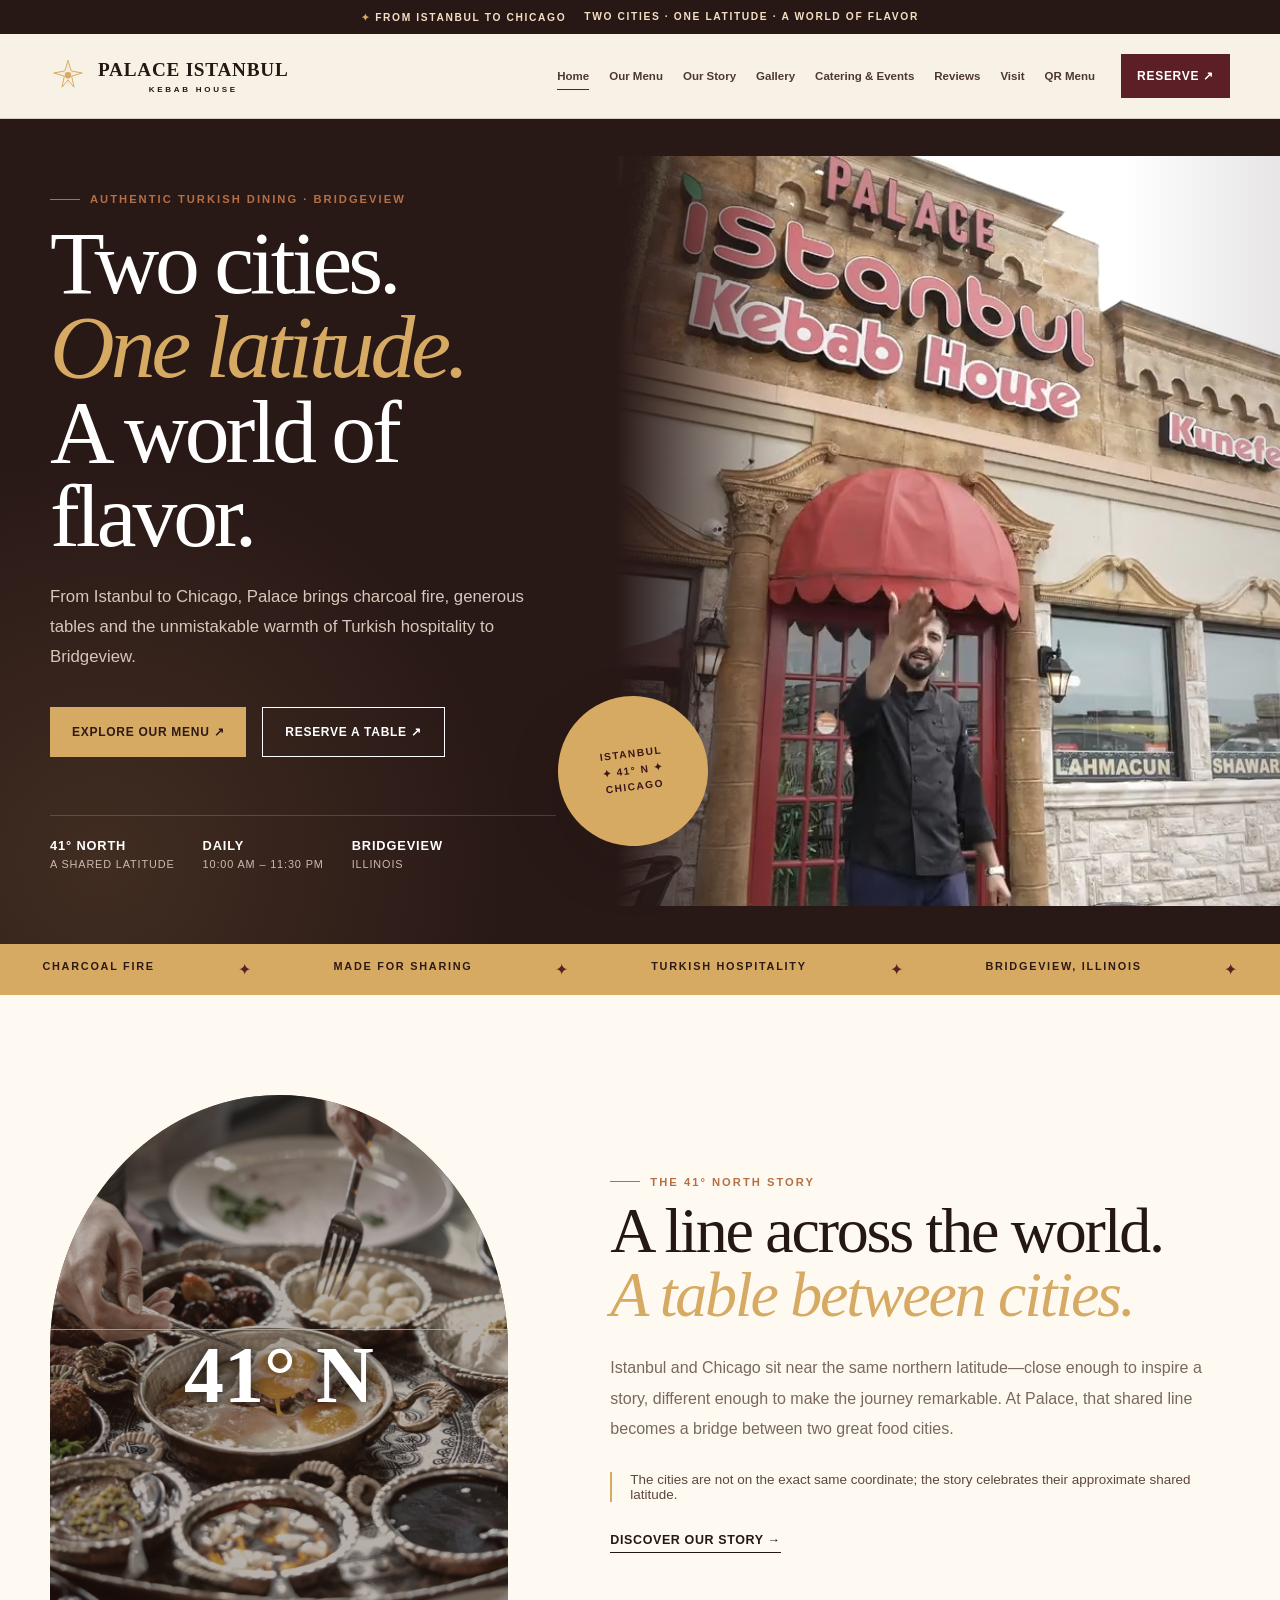
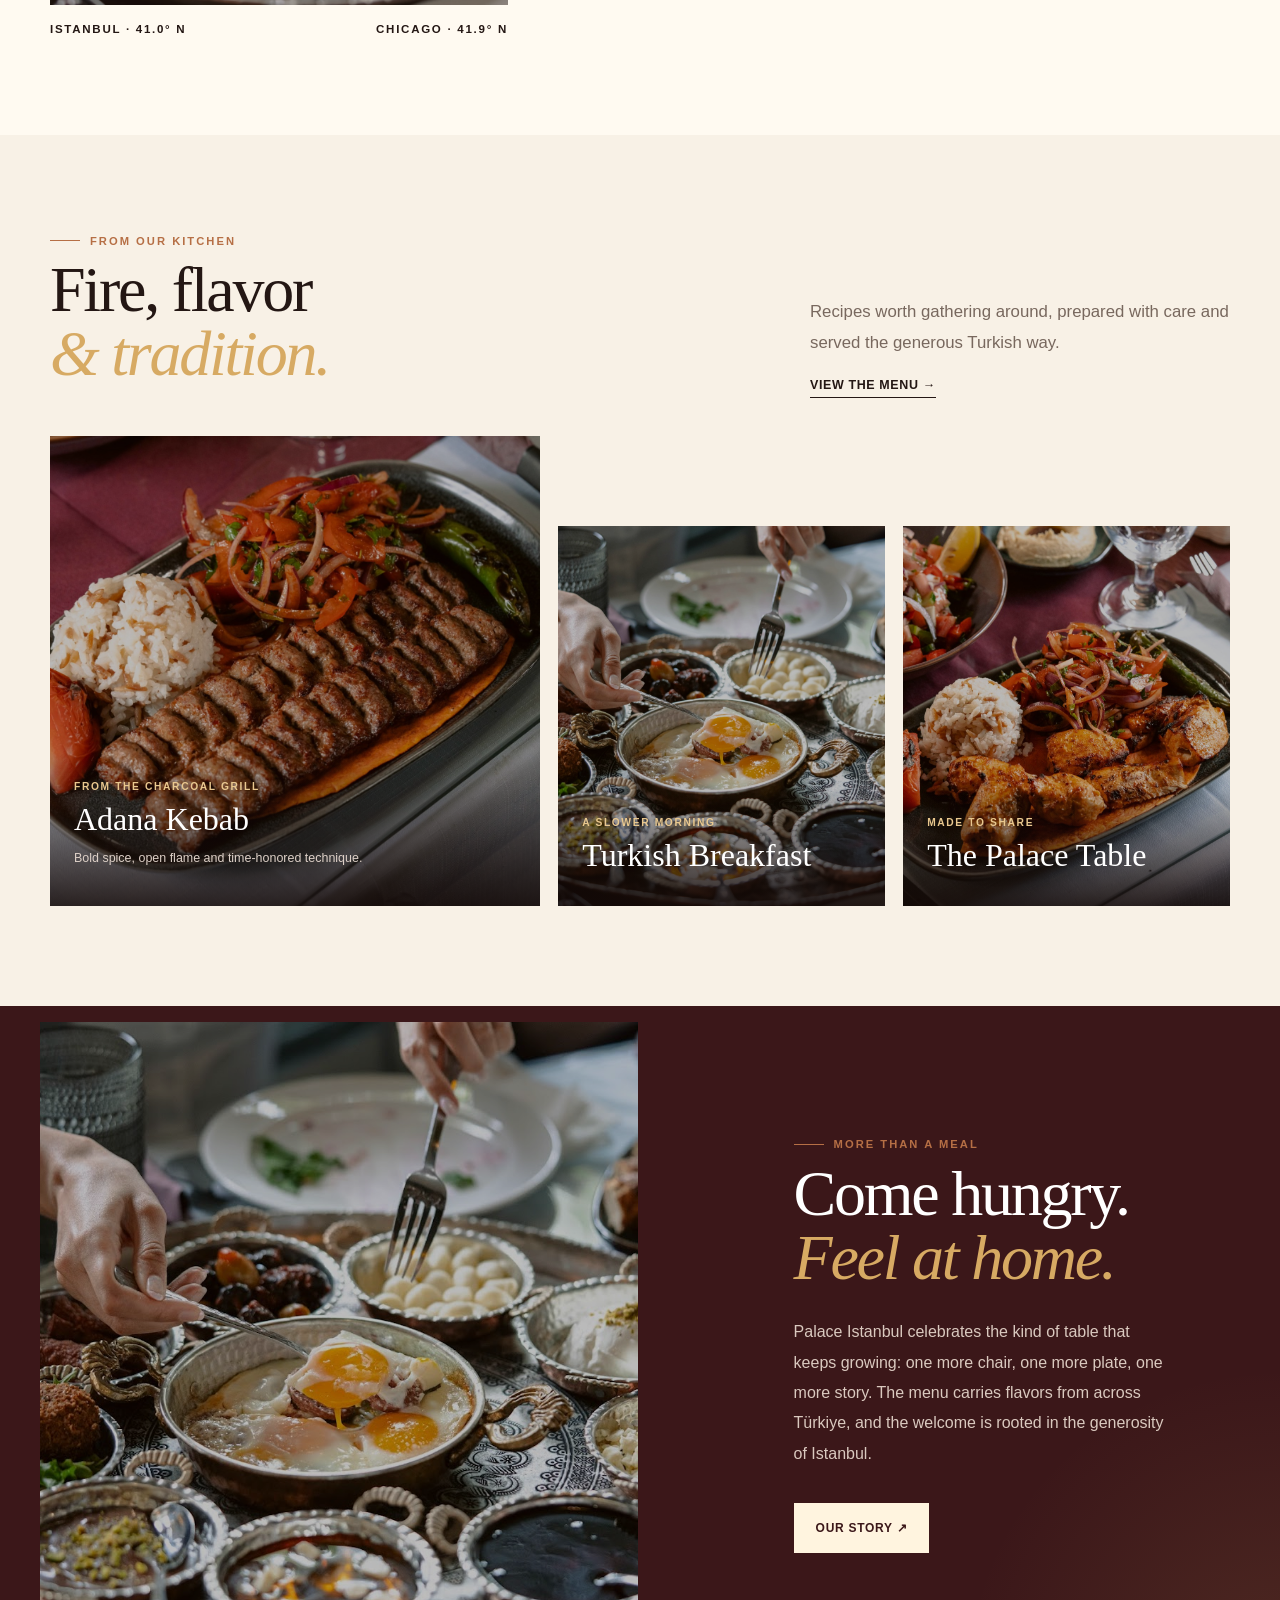
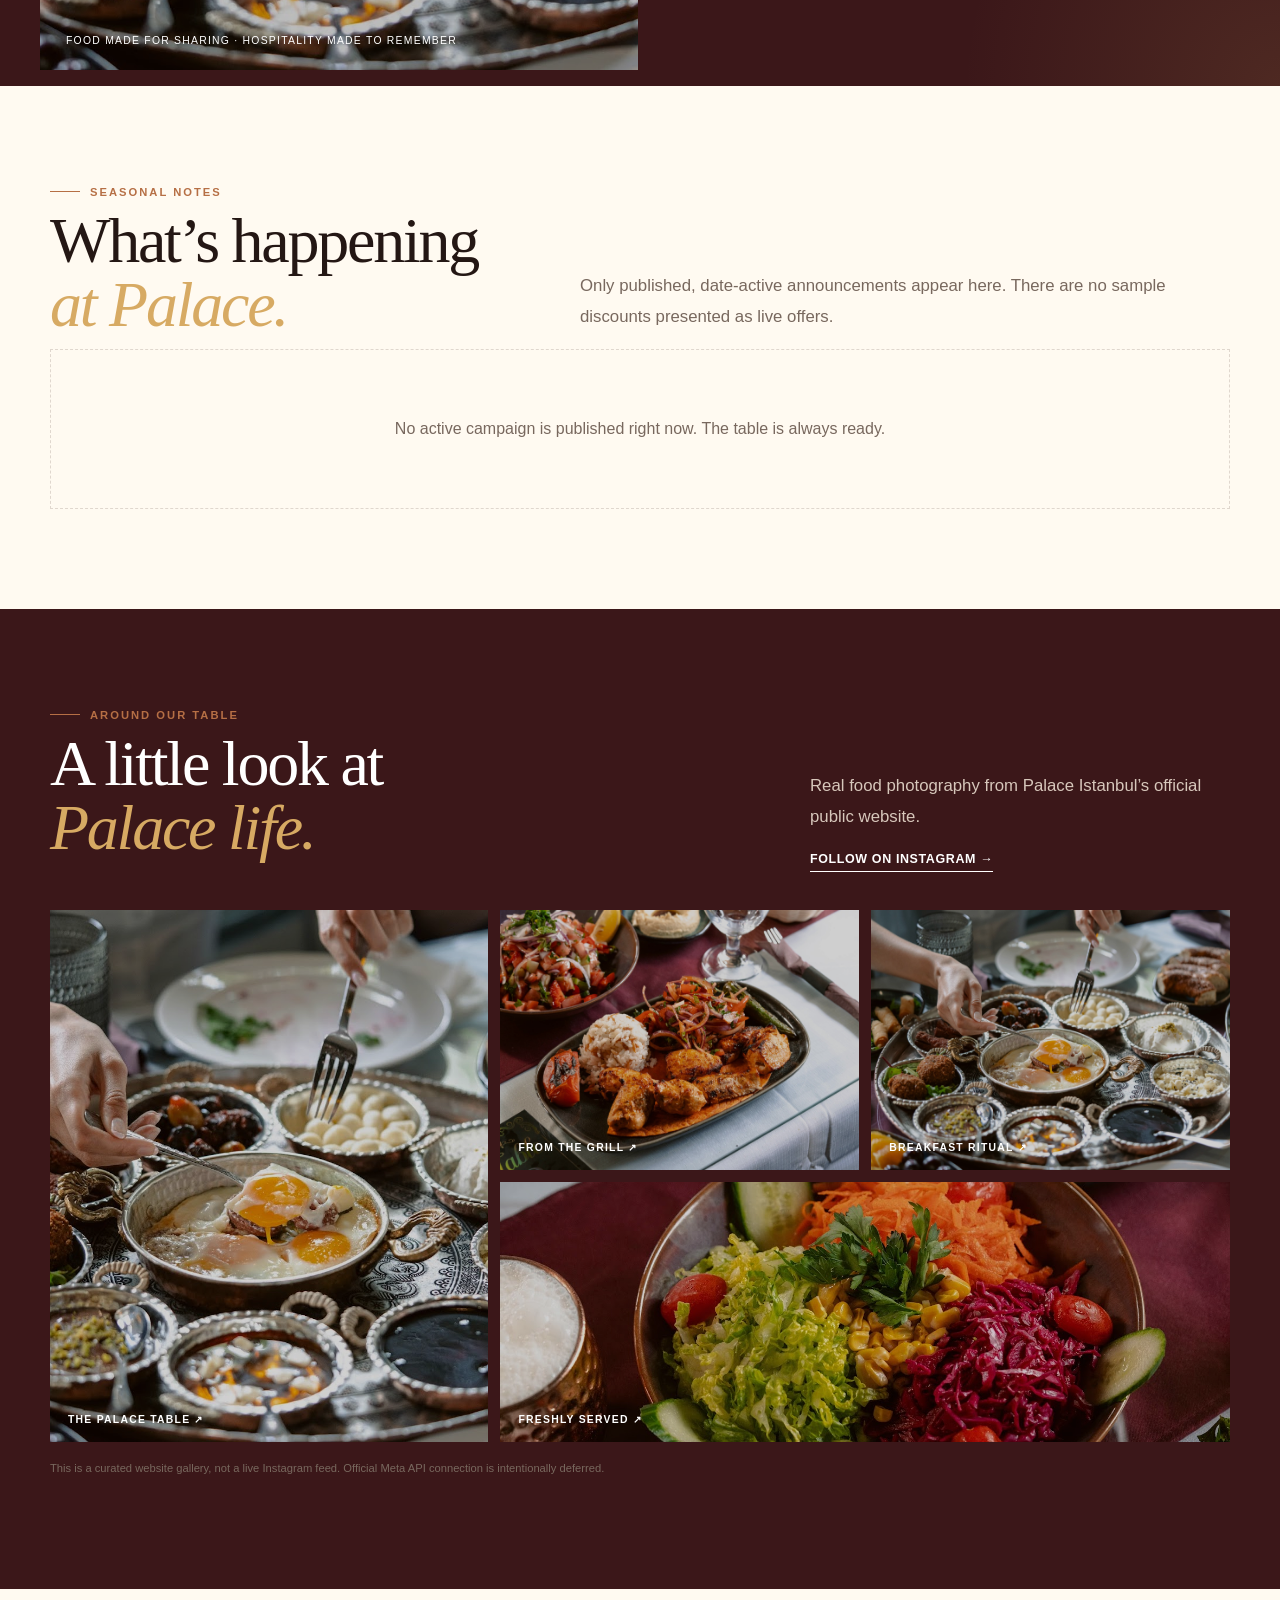
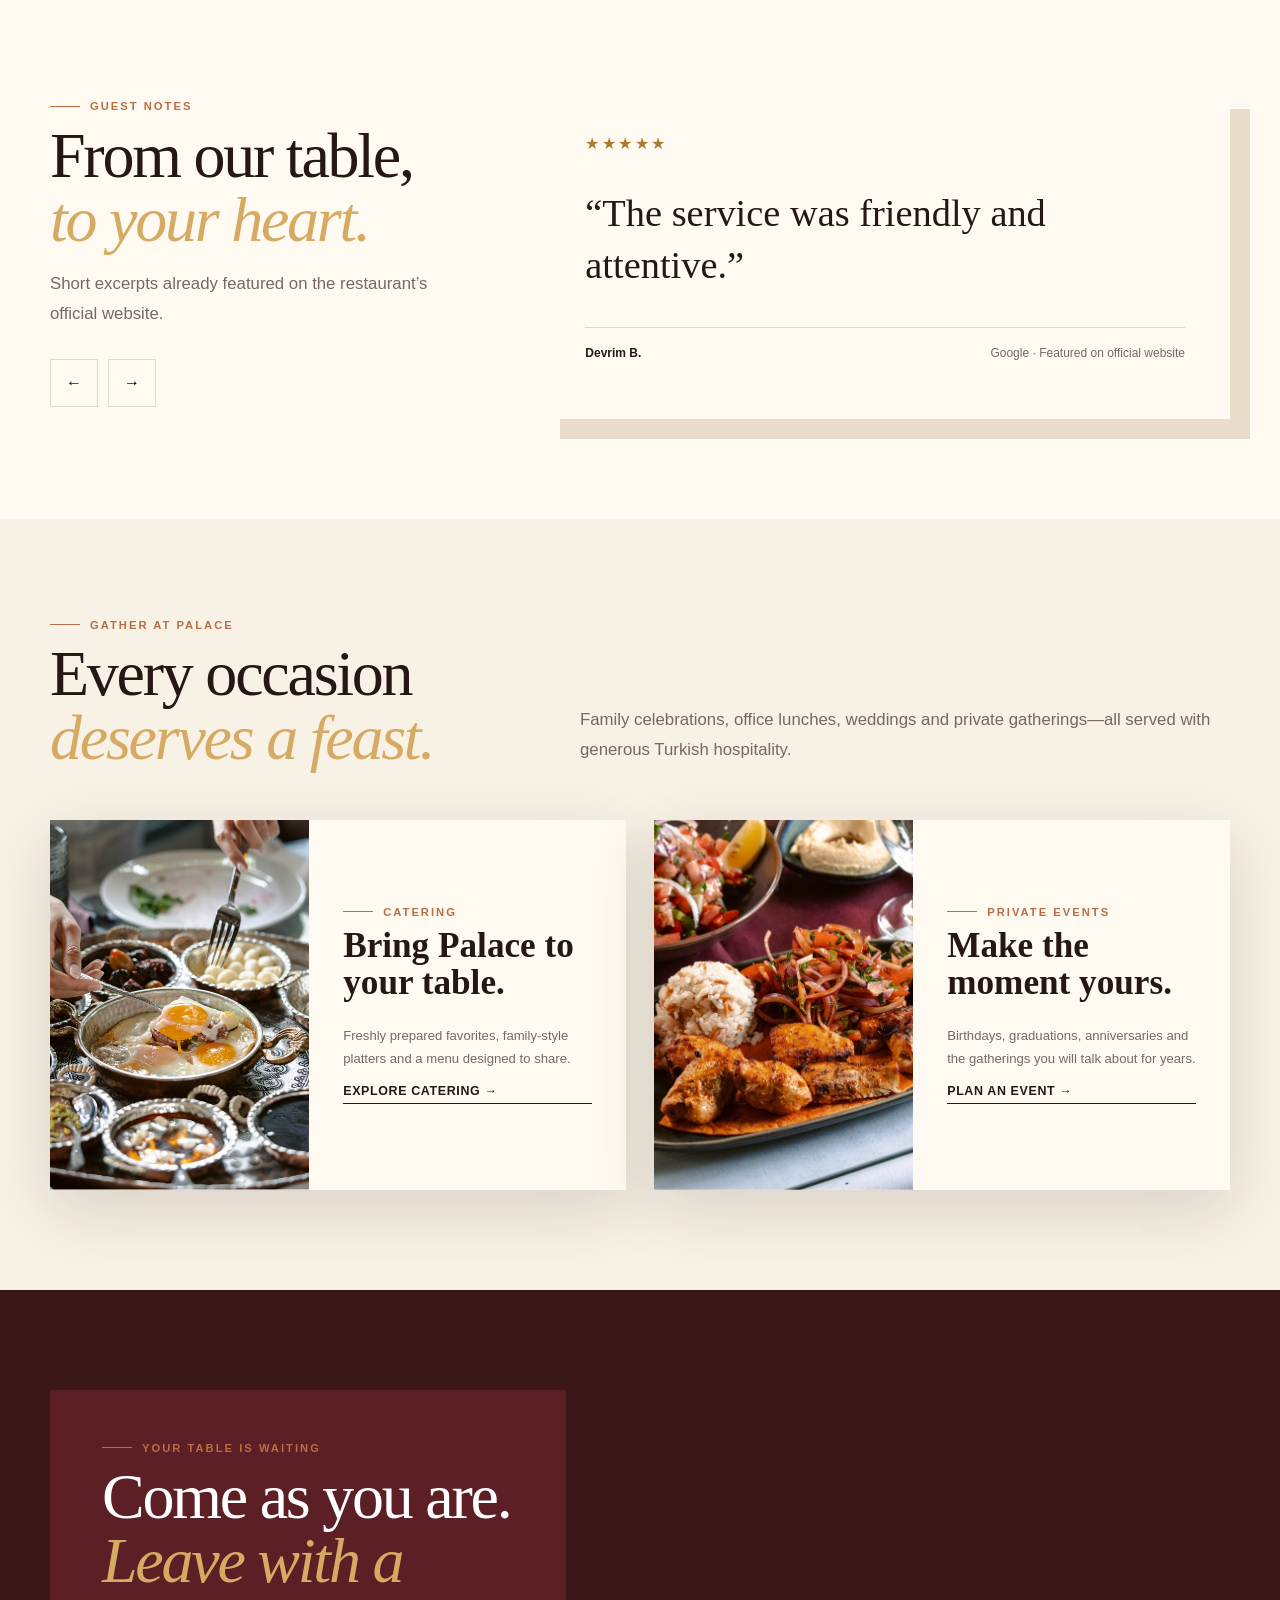
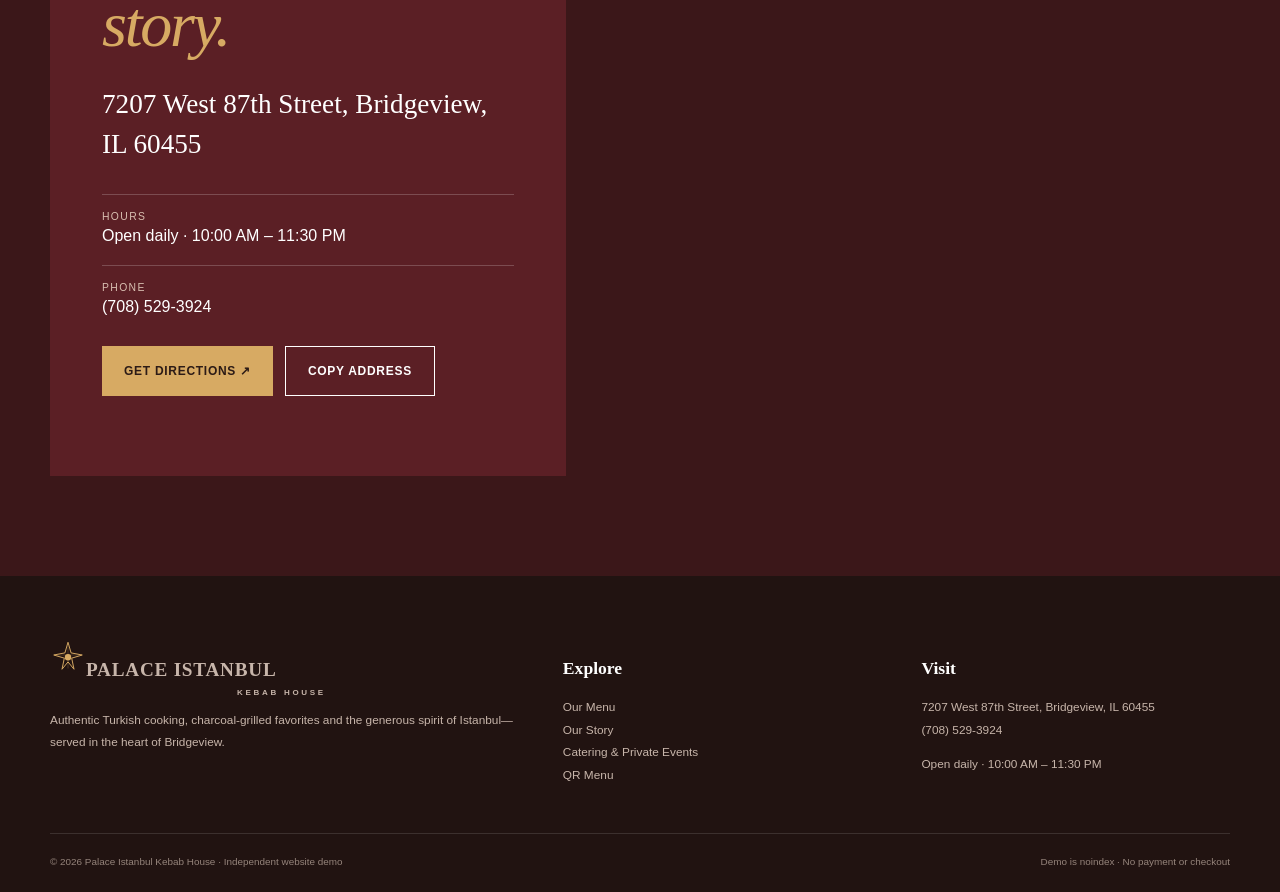
==== commit 6fd40996: "Add files via upload" ====
--- a/index.html
+++ b/index.html
@@ -1,156 +1 @@
-<!DOCTYPE html>
-<html lang="en">
-<head>
-  <meta charset="UTF-8" />
-  <meta name="viewport" content="width=device-width, initial-scale=1.0" />
-  <meta name="theme-color" content="#241a19" />
-  <title>Palace Istanbul Kebab House | A Taste of Istanbul in Bridgeview</title>
-  <meta name="description" content="A Palace Istanbul Kebab House website design concept inspired by the restaurant's real food and dining space in Bridgeview, Illinois." />
-  <link rel="preconnect" href="https://fonts.googleapis.com" />
-  <link rel="preconnect" href="https://fonts.gstatic.com" crossorigin />
-  <link href="https://fonts.googleapis.com/css2?family=DM+Sans:wght@400;500;600;700&family=Playfair+Display:ital,wght@0,400;0,500;0,600;0,700;1,400;1,500;1,600&display=swap" rel="stylesheet" />
-  <style>
-:root{--ink:#211b19;--dark:#241a19;--ox:#512f32;--ox2:#382426;--gold:#d9b586;--muted:#78685f;--cream:#f8f5ef;--sand:#ece6dc;--white:#fff;--border:#e3d8ca;--serif:'Playfair Display',Georgia,serif;--sans:'DM Sans',Arial,sans-serif}
-*,*::before,*::after{box-sizing:border-box}html{scroll-behavior:smooth}body{margin:0;background:var(--cream);color:var(--ink);font-family:var(--sans);-webkit-font-smoothing:antialiased}img{display:block;width:100%;height:100%;object-fit:cover}figure,blockquote{margin:0}a{color:inherit;text-decoration:none}button{font:inherit;cursor:pointer}button:focus-visible,a:focus-visible,input:focus-visible{outline:2px solid #e4b46e;outline-offset:3px}.wrap{width:min(calc(100% - 104px),1440px);margin:auto}.skip{position:absolute;transform:translateY(-140%);z-index:999;background:white;padding:12px}.skip:focus{transform:translateY(0)}
-.announcement{background:var(--ox);color:#f4e7d5;letter-spacing:.2em;min-height:34px;display:flex;align-items:center;justify-content:center;gap:22px;font-size:9px;font-weight:700}.announcement-flower{color:var(--gold);font-size:14px}.announcement-line{height:1px;width:55px;background:#ba9b84;opacity:.7}
-.header{height:88px;background:var(--cream);position:sticky;top:0;z-index:60;border-bottom:1px solid #e7ddd0;box-shadow:0 3px 17px #170e0c06}.nav{height:100%;display:flex;align-items:center;justify-content:space-between;gap:26px}.brand{display:inline-flex;align-items:center;gap:10px;white-space:nowrap}.brand-mark{display:grid;place-items:center;color:#a67c52;width:38px;height:42px}.brand-name{display:flex;flex-direction:column;align-items:center;line-height:1}.brand-name b{font-size:21px;font-family:var(--serif);font-weight:600;letter-spacing:-.08em}.brand-name b em{font-weight:500}.brand-name small{font-size:9px;letter-spacing:.38em;margin-top:7px;font-weight:600}.nav-links{display:flex;align-items:center;gap:34px;margin-left:auto}.nav-links a{font-size:12px;color:#433634;font-weight:600;transition:color .2s}.nav-links a:hover{color:#b0714f}.nav-right{display:flex;align-items:center;gap:15px}.nav-reserve{font-size:11px;font-weight:700;letter-spacing:.025em;color:#fff;background:var(--ox);padding:17px 20px;transition:background .2s}.nav-reserve:hover{background:var(--dark)}.nav-reserve span{margin-left:25px;color:var(--gold)}.menu-toggle{border:0;padding:12px;background:transparent;display:none;width:42px}.menu-toggle span{height:2px;display:block;background:var(--dark);margin:6px 0}.mobile-nav{position:absolute;top:100%;left:0;width:100%;background:var(--cream);padding:20px 6% 25px;box-shadow:0 20px 35px #140e0c18}.mobile-nav a{display:block;padding:12px;border-bottom:1px solid var(--border);font-size:15px}.mobile-nav[hidden]{display:none}
-.hero{background:var(--dark);color:#fff;position:relative;overflow:hidden}.hero::before{content:' ';position:absolute;left:-185px;bottom:-190px;width:550px;height:550px;border:1px solid #b594742a;border-radius:50%;box-shadow:0 0 0 80px #ffffff02,0 0 0 150px #ffffff01;pointer-events:none}.hero-inner{min-height:668px;display:grid;grid-template-columns:46% 54%;align-items:stretch}.hero-copy{position:relative;z-index:2;display:flex;flex-direction:column;align-items:flex-start;justify-content:center;padding:70px 36px 64px 0}.hero-eyebrow{font-size:10px;letter-spacing:.22em;color:#e4bd91;font-weight:600;display:flex;align-items:center;gap:10px}.eyebrow-dot{width:6px;height:6px;background:#d5a769;display:block;border-radius:50%}.hero-line{width:58px;height:1px;background:#b5977c;margin:28px 0 8px}.hero h1{font-family:var(--serif);font-weight:400;font-size:clamp(57px,5.35vw,92px);line-height:1.07;letter-spacing:-.055em;margin:21px 0 22px}.hero h1 em{color:#d8b384;font-weight:400;white-space:nowrap}.hero-copy>p{font-size:14px;line-height:1.95;max-width:390px;color:#e0d5ca;margin:0 0 35px}.hero-ctas{display:flex;align-items:center;flex-wrap:wrap;gap:28px}.button{display:inline-flex;gap:30px;align-items:center;justify-content:space-between;padding:18px 22px;font-size:12px;font-weight:700;transition:transform .2s,background .2s}.button:hover{transform:translateY(-2px)}.button-light{background:#e9d8c3;color:#2b1e1b}.button-light:hover{background:#fff}.hero-secondary{font-size:12px;font-weight:600;border-bottom:1px solid #cdb9a0;padding-bottom:8px;white-space:nowrap}.hero-secondary span{margin-left:22px;color:var(--gold)}.hero-proof{display:flex;align-items:center;gap:13px;margin-top:74px;color:#bca99e;font-size:10px;line-height:1.7;letter-spacing:.04em}.hero-proof strong{font-weight:500;color:#f0e1d2}.proof-spark{font-size:32px;font-weight:400;color:#d6b186}
-.hero-collage{position:relative;min-height:590px;display:grid;grid-template-columns:66% 34%;gap:12px;align-items:stretch;padding:25px 0 25px 0}.hero-image{position:relative;overflow:hidden;background:#5b4940}.hero-image img{filter:brightness(.91) saturate(.94);transition:transform .75s;min-height:100%}.hero-image:hover img{transform:scale(1.055)}.hero-image-main{margin-top:28px;margin-bottom:34px}.hero-image-side{margin-top:0;margin-bottom:75px}.hero-image::after{content:'';position:absolute;inset:45% 0 0;background:linear-gradient(transparent,#1e1715a8);pointer-events:none}.image-tag{position:absolute;z-index:1;bottom:22px;left:23px;right:20px;display:flex;justify-content:space-between;font-size:9px;letter-spacing:.12em;color:#f7eee2;font-weight:700;line-height:1.6}.image-tag span{color:#e7c39d}.collage-stamp{position:absolute;bottom:28px;right:8%;z-index:3;background:#eee0cc;border-radius:50%;width:148px;height:148px;color:var(--ox);display:flex;align-items:center;justify-content:center;text-align:center;transform:rotate(9deg);box-shadow:0 5px 25px #0003}.collage-stamp span{font-size:11px;font-weight:700;letter-spacing:.13em;line-height:1.65}.collage-stamp svg{position:absolute;width:100%;height:100%;inset:0;padding:10px}.hero-bottom{position:relative;display:flex;justify-content:space-between;padding:10px 0 25px;color:#a99588;font-size:9px;font-weight:700;letter-spacing:.19em}.hero-bottom a span{margin-left:12px;color:#dcb689}
-.ribbon{background:#c3a27c;color:#291c19;overflow:hidden;white-space:nowrap}.ribbon-inner{display:flex;align-items:center;justify-content:space-around;gap:34px;min-height:54px;width:max-content;min-width:100%;padding:0 12px}.ribbon span{font-size:11px;font-weight:800;letter-spacing:.19em}.ribbon i{font-style:normal;font-size:17px;color:#673d35}
-.section{padding:108px 0}.kicker{display:inline-flex;align-items:center;gap:10px;font-size:10px;font-weight:700;letter-spacing:.2em;color:#8e5e45}.kicker>span{height:1px;width:25px;background:#a26c4f}.section-heading{display:flex;justify-content:space-between;align-items:end;gap:45px;margin-bottom:37px}.section h2,.experience h2,.closing h2{font:400 clamp(44px,4.3vw,72px)/1.15 var(--serif);letter-spacing:-.052em;margin:19px 0 0}.section h2 em,.experience h2 em,.closing h2 em{font-weight:400;color:#9d6e56}.heading-aside{max-width:335px;padding-bottom:9px}.heading-aside p{font-size:13px;line-height:1.9;color:#6b5d52;margin:0 0 20px}.under-link{font-size:12px;font-weight:700;display:inline-flex;align-items:center;justify-content:space-between;gap:50px;border-bottom:1px solid #b78f78;padding-bottom:8px}.under-link span{font-size:15px}.filter-bar{display:flex;gap:26px;border-bottom:1px solid var(--border);margin-bottom:23px;flex-wrap:wrap}.filter{background:none;border:0;border-bottom:2px solid transparent;padding:12px 0 14px;color:#908177;font-size:11px;font-weight:700}.filter:hover,.filter.active{color:#412c2a;border-color:#684339}.dish-grid{display:grid;grid-template-columns:1.35fr 1fr 1fr;gap:19px;align-items:stretch}.dish-card{min-width:0;display:flex;flex-direction:column}.dish-card[hidden]{display:none}.dish-photo{height:300px;position:relative;overflow:hidden;background:linear-gradient(130deg,#9f8573,#4b352d)}.dish-card.big-dish .dish-photo{height:360px}.dish-photo img{transition:transform .65s}.dish-card:hover .dish-photo img{transform:scale(1.06)}.dish-nr{position:absolute;left:18px;top:18px;background:#f7f0e8e8;color:#392925;font-size:9px;font-weight:800;letter-spacing:.07em;padding:10px}.dish-meta{display:flex;justify-content:space-between;gap:14px;align-items:end;padding:20px 1px 0}.dish-meta span:not(.dish-arrow){font-size:9px;letter-spacing:.16em;color:#9b765e;font-weight:700}.dish-meta h3{font:500 clamp(21px,1.65vw,28px)/1.25 var(--serif);margin:7px 0}.dish-arrow{font-size:21px;border:1px solid #cbb9a7;border-radius:50%;width:42px;height:42px;display:grid;place-items:center;flex-shrink:0}
-.experience{min-height:600px;display:grid;grid-template-columns:1fr 1fr;background:var(--ox2)}.experience-visual{position:relative;min-height:600px;background:#9b7861;overflow:hidden}.experience-visual img{filter:brightness(.82);transition:transform .7s}.experience-visual:hover img{transform:scale(1.025)}.exp-photo-label{position:absolute;left:55px;bottom:36px;color:#fff;font-size:10px;font-weight:700;letter-spacing:.18em}.experience-copy{padding:90px max(55px,calc((100vw - 1440px)/2)) 80px 10%;position:relative;overflow:hidden;color:white;display:flex;align-items:flex-start;flex-direction:column;justify-content:center}.light-kicker{color:#dcb58a}.light-kicker>span{background:#c49a73}.experience h2{font-size:clamp(51px,4.7vw,80px);position:relative;z-index:1}.experience h2 em{color:#ddbd96}.experience-copy p{position:relative;z-index:1;font-size:14px;line-height:1.95;color:#ddcdc3;max-width:380px;margin:25px 0}.outline-button{position:relative;z-index:1;display:inline-flex;justify-content:space-between;gap:50px;align-items:center;border:1px solid #e0c6b0;padding:17px 19px;color:#f1e9dc;font-size:12px;font-weight:700}.experience-ornament{position:absolute;font-size:560px;line-height:1;right:-210px;bottom:-215px;color:#fff4;opacity:.085;font-family:serif;pointer-events:none}
-.celebrations{background:#f2ece3;padding-bottom:90px}.celebrations-inner{display:grid;grid-template-columns:.82fr 1.18fr;gap:7%;align-items:center}.celebration-intro{max-width:430px}.celebration-intro p{font-size:13px;line-height:1.95;color:#766459;margin:25px 0}.occasion-card{display:grid;grid-template-columns:44% 56%;background:#dfd0bd;min-height:395px;box-shadow:20px 22px 0 #e3d6c5}.occasion-photo{min-height:395px;background:#9b7c61}.occasion-detail{padding:35px;display:flex;flex-direction:column;justify-content:center}.occasion-kicker{font-size:9px;font-weight:800;letter-spacing:.16em;color:#785845}.occasion-detail h3{font:500 38px/1.15 var(--serif);letter-spacing:-.035em;margin:21px 0 15px;color:#392d28}.occasion-detail p{color:#6d6054;font-size:12px;line-height:1.8;max-width:250px}.occasion-detail a{font-size:11px;font-weight:800;border-bottom:1px solid #8c715b;align-self:flex-start;padding:14px 0 9px}.occasion-detail a span{margin-left:35px}.campaign-demo{margin-top:60px;background:#fdfaf6;border:1px dashed #9a785f;padding:20px 30px;display:flex;align-items:center;gap:20px}.campaign-demo[hidden]{display:none}.campaign-pill{font-size:9px;background:#5b3534;color:#fff;padding:10px;white-space:nowrap}.campaign-demo strong{font-family:var(--serif);font-size:24px}.campaign-demo p{font-size:12px;color:#695a51;margin:4px 0}.campaign-demo button{border:0;background:transparent;margin-left:auto;color:#6b3c3a}
-.social{background:var(--dark);color:#fff;padding:95px 0 83px}.social-head{display:flex;justify-content:space-between;align-items:end;gap:40px;margin-bottom:38px}.social-head h2 em{color:#dcb78e}.social-head>div:last-child{max-width:322px}.social-head p{font-size:13px;line-height:1.9;color:#c7b8ac;margin:0 0 21px}.light-link{color:#f4e7d7;border-color:#bda184}.social-grid{display:grid;grid-template-columns:1.1fr .9fr .9fr;grid-template-rows:230px 230px;gap:14px}.social-tile{position:relative;background:#5a443a;overflow:hidden}.social-tile img{filter:brightness(.88);transition:transform .7s}.social-tile:hover img{transform:scale(1.06)}.social-tile::after{content:'';position:absolute;inset:45% 0 0;background:linear-gradient(transparent,#15110fb8);pointer-events:none}.social-tile span{position:absolute;bottom:19px;left:20px;right:20px;display:flex;justify-content:space-between;align-items:center;font-size:10px;font-weight:800;letter-spacing:.12em;z-index:2;color:#f9f1e8}.social-tile span b{font-size:20px;font-weight:400}.social-tile-tall{grid-row:span 2}.social-tile-wide{grid-column:span 2}.demo-disclosure{font-size:10px;color:#99897c;margin:22px 0 0;line-height:1.6}
-.reviews{background:#faf7f1}.reviews-shell{display:grid;grid-template-columns:.8fr 1.2fr;gap:9%;align-items:center}.reviews-heading>p{color:#756559;font-size:13px;line-height:1.85;max-width:260px;margin:24px 0}.review-nav{display:flex;gap:10px;margin-top:35px}.review-nav button{width:47px;height:47px;border:1px solid #c9b9a9;background:transparent;color:#542e30;font-size:22px;transition:background .2s}.review-nav button:hover{background:#e8ddcf}.review-card{min-height:347px;background:#ece1d4;padding:45px 52px;display:flex;flex-direction:column;justify-content:space-between;box-shadow:21px 21px 0 #e2d6c8}.review-card-top{display:flex;justify-content:space-between;align-items:start}.quotes{font:90px/.8 var(--serif);color:#9d6d4e}.stars{font-size:19px;letter-spacing:.18em;color:#a27752}.review-card blockquote{font:400 clamp(22px,2.1vw,32px)/1.5 var(--serif);letter-spacing:-.015em;color:#382625;min-height:140px;margin:25px 0 18px}.review-card-foot{border-top:1px solid #c9b8a7;display:flex;align-items:end;justify-content:space-between;padding-top:18px}.review-card-foot div{display:flex;flex-direction:column;gap:4px}.review-card-foot strong{font-size:13px}.review-card-foot div span,.review-card-foot>span{font-size:10px;color:#806a5e}
-.closing{background:#4a2b2a;position:relative;color:#fff;overflow:hidden;padding:110px 0}.closing-backdrop{position:absolute;right:-150px;bottom:-390px;border:1px solid #d2a98726;border-radius:50%;width:800px;height:800px;box-shadow:0 0 0 80px #ffffff02,0 0 0 160px #ffffff02}.closing-grid{position:relative;display:grid;grid-template-columns:1.25fr .75fr;gap:10%}.closing h2{font-size:clamp(54px,5vw,82px)}.closing h2 em{color:#e7c396}.closing-title p{font-size:13px;color:#e1c9ba;margin:24px 0 30px}.closing-details{display:grid;grid-template-columns:1fr 1fr;gap:31px 28px;align-content:center}.closing-details>div{display:flex;flex-direction:column;align-items:flex-start;gap:12px}.closing-details span{font-size:10px;color:#d5ab89;font-weight:800;letter-spacing:.15em}.closing-details strong{font-size:14px;line-height:1.7;font-weight:600}.closing-details a{font-size:11px;color:#f2dec9;text-decoration:underline;text-underline-offset:6px}.closing-details small{font-size:10px;color:#bb9a8a}.footer{background:#251917;color:#e9dfd0;padding:40px 0 25px}.footer-top{display:flex;justify-content:space-between;align-items:center;padding-bottom:40px}.footer-brand .brand-mark{font-size:28px}.footer-links{display:flex;gap:30px;font-size:11px}.footer-links a:hover{color:var(--gold)}.footer-bottom{border-top:1px solid #735d5550;display:flex;justify-content:space-between;padding-top:22px;color:#a59688;font-size:9px;letter-spacing:.1em}
-.prototype-tools{position:fixed;bottom:20px;right:20px;z-index:80}.prototype-button{background:#f7f0e4;color:#513537;border:1px solid #b89c89;box-shadow:0 6px 25px #1b101328;border-radius:35px;padding:13px 18px;font-size:11px;font-weight:700}.prototype-menu{position:absolute;right:0;bottom:57px;width:295px;background:#fffbf6;color:#2b201f;border:1px solid #d5c6b5;padding:21px;box-shadow:0 10px 40px #0003}.prototype-menu[hidden]{display:none}.prototype-menu-head{display:flex;justify-content:space-between;align-items:center}.prototype-menu-head button{border:0;background:transparent;font-size:24px}.prototype-menu p{font-size:11px;line-height:1.6;color:#78665b}.prototype-footer{margin-top:15px;font-size:10px;color:#987f73;border-top:1px solid #e8ded0;padding-top:12px}.toggle-row{display:flex;justify-content:space-between;align-items:center;position:relative;font-size:12px;font-weight:600;margin-top:20px}.toggle-row input{appearance:none;width:38px;height:22px;background:#b9ada2;border-radius:13px;cursor:pointer;transition:background .2s}.toggle-row input:before{content:'';display:block;height:16px;width:16px;background:#fff;border-radius:50%;margin:3px;transition:transform .2s}.toggle-row input:checked{background:#6a4644}.toggle-row input:checked:before{transform:translateX(16px)}.mobile-bottom-book{display:none}
-@media(max-width:1250px){.wrap{width:min(calc(100% - 68px),1440px)}.nav-links{gap:19px}.nav-links a{font-size:11px}.brand-name b{font-size:19px}.hero h1{font-size:clamp(50px,5vw,76px)}.hero-copy{padding-right:16px}.collage-stamp{width:125px;height:125px}.section{padding:90px 0}.dish-photo{height:270px}.dish-card.big-dish .dish-photo{height:325px}}
-@media(max-width:950px){.nav-links{display:none}.menu-toggle{display:block}.nav-reserve{padding:14px}.hero-inner{grid-template-columns:1fr}.hero-copy{padding:78px 0 45px}.hero h1{font-size:clamp(61px,10vw,100px)}.hero-proof{margin-top:37px}.hero-collage{min-height:480px;grid-template-columns:68% 32%;padding:0 0 25px}.hero-image-main{margin:0 0 22px}.hero-image-side{margin:35px 0 52px}.hero-bottom{padding-top:2px}.collage-stamp{bottom:10px}.dish-grid{grid-template-columns:repeat(2,1fr)}.dish-card.big-dish{grid-column:span 2}.dish-card.big-dish .dish-photo{height:380px}.experience{min-height:0}.experience-copy{padding:62px 8%}.experience-visual{min-height:500px}.occasion-card{grid-template-columns:42% 58%}.occasion-detail{padding:22px}.occasion-detail h3{font-size:31px}.social-grid{grid-template-rows:190px 190px}.reviews-shell{gap:40px}.review-card{padding:32px}.closing-grid{gap:30px}}
-@media(max-width:700px){.wrap{width:calc(100% - 40px)}.announcement{font-size:8px;gap:10px;min-height:30px}.announcement-line{width:16px}.header{height:73px}.brand-mark{width:26px}.brand-mark svg{width:29px}.brand-name b{font-size:17px}.brand-name small{font-size:7px;letter-spacing:.31em}.nav-reserve{display:none}.hero-copy{padding:60px 0 30px}.hero-eyebrow{font-size:8px;letter-spacing:.14em}.hero-line{margin:19px 0 0}.hero h1{font-size:clamp(48px,10vw,68px);margin:18px 0}.hero-copy>p{font-size:13px;line-height:1.75}.hero-ctas{gap:17px}.button{padding:15px 18px;font-size:11px}.hero-secondary{font-size:11px}.hero-proof{margin-top:34px}.hero-collage{min-height:320px;gap:7px}.hero-image-main{margin:0 0 14px}.hero-image-side{margin:30px 0 24px}.collage-stamp{width:88px;height:88px;bottom:2px;right:5%}.collage-stamp span{font-size:7px}.image-tag{left:9px;right:7px;bottom:12px;font-size:7px}.hero-bottom{font-size:7px;padding:9px 0 18px;gap:8px}.ribbon-inner{min-height:46px;gap:20px}.ribbon span{font-size:9px}.ribbon i{font-size:12px}.section{padding:68px 0}.section-heading,.social-head{display:block}.section h2,.experience h2,.closing h2{font-size:clamp(41px,9vw,60px)}.heading-aside{margin-top:22px}.filter-bar{gap:15px}.filter{font-size:10px}.dish-grid{grid-template-columns:1fr 1fr;gap:15px}.dish-photo,.dish-card.big-dish .dish-photo{height:225px}.dish-card.big-dish{grid-column:span 2}.dish-card.big-dish .dish-photo{height:330px}.dish-meta h3{font-size:20px}.dish-meta span:not(.dish-arrow){font-size:8px}.dish-meta{padding-top:12px}.dish-arrow{width:31px;height:31px;font-size:16px}.experience{grid-template-columns:1fr}.experience-visual{min-height:390px}.experience-copy{padding:64px 26px 75px}.experience h2{font-size:57px}.experience-copy p{font-size:13px}.experience-ornament{font-size:380px;bottom:-100px}.celebrations-inner{grid-template-columns:1fr;gap:40px}.occasion-card{min-height:295px}.occasion-photo{min-height:295px}.occasion-detail h3{font-size:27px}.occasion-detail p{font-size:11px}.occasion-detail{padding:20px}.campaign-demo{flex-direction:column;align-items:flex-start;gap:6px}.campaign-demo button{margin-left:0}.social{padding:70px 0}.social-head>div:last-child{margin-top:20px}.social-grid{grid-template-columns:1fr 1fr;grid-template-rows:230px 180px 180px}.social-tile-tall{grid-column:span 2;grid-row:span 1}.social-tile-wide{grid-column:span 2}.social-tile span{font-size:8px}.reviews-shell{grid-template-columns:1fr;gap:23px}.reviews-heading>p{margin:18px 0}.review-nav{margin:18px 0 5px}.review-card{padding:30px;min-height:310px;box-shadow:10px 10px 0 #e2d6c8}.review-card blockquote{font-size:24px;min-height:100px}.closing{padding:77px 0}.closing-grid{grid-template-columns:1fr;gap:55px}.closing-details{gap:30px}.footer-top{display:block}.footer-links{gap:17px;flex-wrap:wrap;margin-top:30px}.footer-bottom{gap:15px;display:block;line-height:2}.prototype-tools{bottom:74px;right:10px}.prototype-button{font-size:10px;padding:10px 12px}.prototype-menu{width:min(285px,calc(100vw - 20px))}.mobile-bottom-book{display:flex;position:fixed;z-index:70;left:0;right:0;bottom:0;background:#502f30;color:#fff;align-items:center;justify-content:space-between;padding:17px 26px;font-size:12px;font-weight:800;box-shadow:0 -5px 15px #0002}.mobile-bottom-book span{color:#dfba90}.footer{padding-bottom:78px}}
-@media(max-width:385px){.hero h1{font-size:45px}.hero-secondary span{margin-left:8px}.hero-ctas{gap:12px}.occasion-card{grid-template-columns:1fr}.occasion-photo{height:210px;min-height:210px}.occasion-detail{padding:25px}.occasion-detail h3{font-size:29px}}
-@media(prefers-reduced-motion:reduce){html{scroll-behavior:auto}*,*:before,*:after{transition:none!important;animation:none!important}}
-
-</style>
-  <script>
-document.addEventListener("DOMContentLoaded", function(){
-(() => {
-  const qs = (sel) => document.querySelector(sel);
-  const mobileToggle = qs('#menuToggle');
-  const mobileNav = qs('#mobileNav');
-  mobileToggle?.addEventListener('click', () => {
-    const isOpen = mobileToggle.getAttribute('aria-expanded') === 'true';
-    mobileToggle.setAttribute('aria-expanded', String(!isOpen));
-    mobileNav.hidden = isOpen;
-  });
-  mobileNav?.querySelectorAll('a').forEach(link => link.addEventListener('click', () => {
-    mobileToggle.setAttribute('aria-expanded', 'false'); mobileNav.hidden = true;
-  }));
-
-  const tabs = Array.from(document.querySelectorAll('.filter'));
-  const cards = Array.from(document.querySelectorAll('.dish-card'));
-  tabs.forEach(tab => tab.addEventListener('click', () => {
-    const value = tab.dataset.filter;
-    tabs.forEach(el => { el.classList.toggle('active', el === tab); el.setAttribute('aria-pressed', String(el === tab)); });
-    cards.forEach(card => { card.hidden = value !== 'all' && card.dataset.category !== value; });
-  }));
-
-  // Short, attributed extracts from reviews currently presented on the official site.
-  const reviews = [
-    { quote:'The service was friendly and attentive.', author:'Devrim B.' },
-    { quote:'The meats were incredibly juicy.', author:'Enes Ö.' },
-    { quote:'The staff were incredibly warm, friendly, and attentive.', author:'Fikretcan A.' }
-  ];
-  let reviewIndex = 0;
-  const quoteEl = qs('#reviewQuote'), authorEl = qs('#reviewAuthor'), indexEl = qs('#reviewIndex');
-  function renderReview(){ if (!quoteEl) return; const review = reviews[reviewIndex]; quoteEl.textContent = review.quote; authorEl.textContent = review.author; indexEl.textContent = `${String(reviewIndex+1).padStart(2,'0')} / ${String(reviews.length).padStart(2,'0')}`; }
-  qs('#prevReview')?.addEventListener('click', () => { reviewIndex = (reviewIndex-1+reviews.length)%reviews.length; renderReview(); });
-  qs('#nextReview')?.addEventListener('click', () => { reviewIndex = (reviewIndex+1)%reviews.length; renderReview(); });
-  renderReview();
-
-  const previewButton = qs('#previewButton'), previewMenu = qs('#prototypeMenu');
-  function togglePreview(open){ if (!previewMenu) return; previewMenu.hidden = !open; previewButton?.setAttribute('aria-expanded', String(open)); }
-  previewButton?.addEventListener('click', () => togglePreview(previewMenu.hidden));
-  qs('#closePreview')?.addEventListener('click', () => togglePreview(false));
-  qs('#campaignToggle')?.addEventListener('change', (event) => { qs('#campaignDemo').hidden = !event.target.checked; });
-  qs('#dismissCampaign')?.addEventListener('click', () => { qs('#campaignDemo').hidden = true; qs('#campaignToggle').checked = false; });
-  document.addEventListener('keydown', (event) => { if (event.key === 'Escape') togglePreview(false); });
-})();
-
-});
-</script>
-</head>
-<body>
-  <a class="skip" href="#main">Skip to content</a>
-  <div class="announcement"><span class="announcement-flower">✳</span> FROM ISTANBUL TO BRIDGEVIEW <span class="announcement-line"></span> AN INVITATION TO GATHER <span class="announcement-flower">✳</span></div>
-
-  <header class="header" id="header">
-    <div class="wrap nav">
-      <a class="brand" href="#top" aria-label="Palace Istanbul home"><span class="brand-mark"><svg width="36" height="36" viewBox="0 0 36 36" fill="none" aria-hidden="true"><path d="M18 2 21.1 12.8 32 15l-10.9 3 2.5 11L18 22.7 12.4 29l2.5-11L4 15l10.9-2.2L18 2Z" stroke="currentColor" stroke-width="1.2"/><circle cx="18" cy="17.5" r="3.2" fill="currentColor"/></svg></span><span class="brand-name"><b>PALACE <em>ISTANBUL</em></b><small>KEBAB HOUSE</small></span></a>
-      <nav class="nav-links" aria-label="Primary navigation"><a href="#experience">Our Story</a><a href="#favorites">The Menu</a><a href="#social">Our Moments</a><a href="#reviews">Reviews</a><a href="#visit">Find Us</a></nav>
-      <div class="nav-right"><a href="https://palaceistanbul.net/reservations" class="nav-reserve" target="_blank" rel="noopener noreferrer">Reserve a table <span>↗</span></a><button class="menu-toggle" type="button" id="menuToggle" aria-controls="mobileNav" aria-expanded="false" aria-label="Open menu"><span></span><span></span></button></div>
-    </div>
-    <nav class="mobile-nav" id="mobileNav" aria-label="Mobile navigation" hidden><a href="#experience">Our Story</a><a href="#favorites">The Menu</a><a href="#social">Our Moments</a><a href="#reviews">Reviews</a><a href="#visit">Find Us</a><a href="https://palaceistanbul.net/reservations" target="_blank" rel="noopener noreferrer">Reserve a table ↗</a></nav>
-  </header>
-
-  <main id="main">
-    <section class="hero" id="top">
-      <div class="hero-inner wrap">
-        <div class="hero-copy">
-          <div class="hero-eyebrow"><span class="eyebrow-dot"></span> AUTHENTIC TURKISH DINING · BRIDGEVIEW, IL</div>
-          <div class="hero-line" aria-hidden="true"></div>
-          <h1>Come hungry.<br><em>Feel at home.</em></h1>
-          <p>Charcoal-grilled favorites. Tables full of stories. All the warmth of Istanbul, right here in Bridgeview.</p>
-          <div class="hero-ctas"><a class="button button-light" href="#favorites">Explore our menu <span>↗</span></a><a class="hero-secondary" href="https://palaceistanbul.net/reservations" target="_blank" rel="noopener noreferrer">Book your table <span>↗</span></a></div>
-          <div class="hero-proof"><span class="proof-spark">✳</span><div>Food made for sharing.<br><strong>Hospitality made to remember.</strong></div></div>
-        </div>
-        <div class="hero-collage" aria-label="Palace Istanbul restaurant and food photography">
-          <figure class="hero-image hero-image-main"><img src="https://palace-istanbul-kebab-house.eatat.us/storage/photo/palace-istanbul-kebab-house-photo_4.webp" alt="Warm restaurant interior at Palace Istanbul, with black chairs, white tables, hanging greenery and patterned flooring" fetchpriority="high"><figcaption class="image-tag">THE PALACE DINING ROOM <span>01</span></figcaption></figure>
-          <figure class="hero-image hero-image-side"><img src="https://cdn.spotapps.co/spothopper/image/fetch/f_auto%2Cq_auto%3Abest%2Cc_fit%2Ch_1200/http%3A//static.spotapps.co/spots/df/b7f84d8b95436396a11930f0c789ba/%3Aoriginal" alt="Turkish grilled kebab and rice plated with vegetables at Palace Istanbul"><figcaption class="image-tag">STRAIGHT FROM THE GRILL <span>02</span></figcaption></figure>
-          <div class="collage-stamp" aria-hidden="true"><span>A TABLE<br>FOR EVERY<br>STORY</span><svg viewBox="0 0 100 100"><circle cx="50" cy="50" r="47" stroke="currentColor" fill="none" stroke-width="1" stroke-dasharray="3 5"/></svg></div>
-        </div>
-      </div>
-      <div class="hero-bottom wrap"><span>EST. IN THE HEART OF BRIDGEVIEW</span><a href="#favorites">SCROLL TO DISCOVER <span>↓</span></a></div>
-    </section>
-
-    <div class="ribbon" aria-label="Our dining philosophy"><div class="ribbon-inner"><span>FRESH FROM THE GRILL</span><i>✳</i><span>GATHER AROUND THE TABLE</span><i>✳</i><span>AUTHENTIC TURKISH FLAVORS</span><i>✳</i><span>FRESH FROM THE GRILL</span><i>✳</i><span>GATHER AROUND THE TABLE</span><i>✳</i></div></div>
-
-    <section class="section favorites" id="favorites">
-      <div class="wrap">
-        <div class="section-heading"><div><span class="kicker"><span></span> FROM OUR KITCHEN</span><h2>Every dish has<br><em>a story to tell.</em></h2></div><div class="heading-aside"><p>Generous plates, bold flavors, and recipes worth passing around the table. These are the tastes that bring us together.</p><a class="under-link" href="https://palaceistanbul.net/food-menu" target="_blank" rel="noopener noreferrer">View the full menu <span>↗</span></a></div></div>
-        <div class="filter-bar" role="group" aria-label="Filter featured dishes"><button class="filter active" data-filter="all" aria-pressed="true">All favorites</button><button class="filter" data-filter="grill" aria-pressed="false">From the grill</button><button class="filter" data-filter="breakfast" aria-pressed="false">Turkish breakfast</button><button class="filter" data-filter="tradition" aria-pressed="false">To share</button></div>
-        <div class="dish-grid">
-          <a class="dish-card big-dish" href="https://palaceistanbul.net/food-menu" target="_blank" rel="noopener noreferrer" data-category="grill"><div class="dish-photo"><img loading="lazy" src="https://static.spotapps.co/website_images/ab_websites/788275_website_v1/about_01.jpg" alt="Turkish grill specialties photographed for Palace Istanbul"><span class="dish-nr">01 / SIGNATURE</span></div><div class="dish-meta"><div><span>THE CLASSICS</span><h3>Fire, flavor & tradition.</h3></div><span class="dish-arrow">↗</span></div></a>
-          <a class="dish-card" href="https://palaceistanbul.net/food-menu" target="_blank" rel="noopener noreferrer" data-category="breakfast"><div class="dish-photo"><img loading="lazy" src="https://cdn.spotapps.co/spothopper/image/fetch/f_auto%2Cq_auto%3Abest%2Cc_fit%2Ch_1200/http%3A//static.spotapps.co/spots/f3/6bbcc0d3a2428ab5dc724e5a0cbeb3/%3Aoriginal" alt="Traditional Turkish breakfast served in small sharing dishes"><span class="dish-nr">02 / MORNING</span></div><div class="dish-meta"><div><span>A SLOWER MORNING</span><h3>Turkish breakfast</h3></div><span class="dish-arrow">↗</span></div></a>
-          <a class="dish-card" href="https://palaceistanbul.net/food-menu" target="_blank" rel="noopener noreferrer" data-category="tradition"><div class="dish-photo"><img loading="lazy" src="https://palace-istanbul-kebab-house.eatat.us/storage/photo/palace-istanbul-kebab-house-photo_6.webp" alt="A table of Palace Istanbul mixed grill, bread, lahmacun and salad"><span class="dish-nr">03 / TOGETHER</span></div><div class="dish-meta"><div><span>MADE TO SHARE</span><h3>The Palace table</h3></div><span class="dish-arrow">↗</span></div></a>
-        </div>
-      </div>
-    </section>
-
-    <section class="experience" id="experience">
-      <div class="experience-visual"><img loading="lazy" src="https://palace-istanbul-kebab-house.eatat.us/storage/photo/palace-istanbul-kebab-house-photo_4.webp" alt="The cozy dining room at Palace Istanbul Kebab House"><div class="exp-photo-label">GOOD FOOD. GOOD PEOPLE. GOOD TIMES.</div></div>
-      <div class="experience-copy"><span class="kicker light-kicker"><span></span> MORE THAN A MEAL</span><h2>Some places<br>just feel like<br><em>home.</em></h2><p>There is a special kind of joy in a table that keeps growing. One more chair. One more plate. One more story. That's the Palace Istanbul spirit.</p><a href="https://palaceistanbul.net/about" target="_blank" rel="noopener noreferrer" class="outline-button">Discover our story <span>↗</span></a><div class="experience-ornament" aria-hidden="true">✳</div></div>
-    </section>
-
-    <section class="section celebrations" id="celebrate">
-      <div class="wrap celebrations-inner"><div class="celebration-intro"><span class="kicker"><span></span> MAKE EVERY MOMENT COUNT</span><h2>Good times<br>look better <em>together.</em></h2><p>From family dinners to milestone celebrations, make Palace Istanbul part of your story.</p><a class="under-link" href="https://palaceistanbul.net/party" target="_blank" rel="noopener noreferrer">Plan a celebration <span>↗</span></a></div>
-        <div class="occasion-card"><div class="occasion-photo"><img loading="lazy" src="https://static.spotapps.co/website_images/ab_websites/788275_website_v1/about_03.jpg" alt="Palace Istanbul Turkish dining and shared plates"></div><div class="occasion-detail"><span class="occasion-kicker">PRIVATE EVENTS & CATERING</span><h3>There's always<br>a reason to gather.</h3><p>Big celebrations, intimate dinners and everything in between.</p><a href="https://palaceistanbul.net/catering" target="_blank" rel="noopener noreferrer">Explore catering <span>↗</span></a></div></div>
-      </div>
-      <div class="campaign-demo wrap" id="campaignDemo" hidden><span class="campaign-pill">DEMO CAMPAIGN DISPLAY</span><div><strong>Your next special at Palace</strong><p>This card illustrates how a dated promotion could appear when the agency publishes one.</p></div><button id="dismissCampaign" type="button">Hide ×</button></div>
-    </section>
-
-    <section class="social section" id="social"><div class="wrap"><div class="social-head"><div><span class="kicker light-kicker"><span></span> AROUND OUR TABLE</span><h2>A little look<br>at <em>Palace life.</em></h2></div><div><p>Real dishes, shared moments, and a space that feels like an invitation.</p><a class="under-link light-link" href="https://www.instagram.com/palaceistanbul_kebabhouse/" target="_blank" rel="noopener noreferrer">Follow @palaceistanbul_kebabhouse <span>↗</span></a></div></div>
-        <div class="social-grid"><a class="social-tile social-tile-tall" href="https://www.instagram.com/palaceistanbul_kebabhouse/" target="_blank" rel="noopener noreferrer"><img loading="lazy" src="https://palace-istanbul-kebab-house.eatat.us/storage/photo/palace-istanbul-kebab-house-photo_6.webp" alt="A feast of kebabs and mezze at Palace Istanbul"><span>THE PALACE TABLE <b>↗</b></span></a><a class="social-tile" href="https://www.instagram.com/palaceistanbul_kebabhouse/" target="_blank" rel="noopener noreferrer"><img loading="lazy" src="https://static.spotapps.co/website_images/ab_websites/788275_website_v1/about_02.jpg" alt="Fresh Palace Istanbul food presentation"><span>FRESHLY SERVED <b>↗</b></span></a><a class="social-tile" href="https://www.instagram.com/palaceistanbul_kebabhouse/" target="_blank" rel="noopener noreferrer"><img loading="lazy" src="https://cdn.spotapps.co/spothopper/image/fetch/f_auto%2Cq_auto%3Abest%2Cc_fit%2Ch_1200/http%3A//static.spotapps.co/spots/25/31b45b311e485586dbf37ea9caf011/%3Aoriginal" alt="A charcoal grilled Palace Istanbul dish"><span>FROM THE GRILL <b>↗</b></span></a><a class="social-tile social-tile-wide" href="https://www.instagram.com/palaceistanbul_kebabhouse/" target="_blank" rel="noopener noreferrer"><img loading="lazy" src="https://palace-istanbul-kebab-house.eatat.us/storage/photo/palace-istanbul-kebab-house-photo_4.webp" alt="Inside Palace Istanbul's warmly lit dining room"><span>OUR LITTLE CORNER OF BRIDGEVIEW <b>↗</b></span></a></div>
-        <p class="demo-disclosure">Design preview: these are restaurant photos from publicly available restaurant pages, not a live Instagram feed. Authorized Instagram post selection will be connected later.</p>
-      </div></section>
-
-    <section class="section reviews" id="reviews"><div class="wrap reviews-shell"><div class="reviews-heading"><span class="kicker"><span></span> KIND WORDS FROM OUR GUESTS</span><h2>From our table,<br><em>to your heart.</em></h2><p>Nothing tells our story quite like the people who share it with us.</p><div class="review-nav"><button id="prevReview" type="button" aria-label="Previous review">←</button><button id="nextReview" type="button" aria-label="Next review">→</button></div></div><div class="review-card"><div class="review-card-top"><span class="quotes">“</span><span class="stars" aria-label="Five stars">★★★★★</span></div><blockquote id="reviewQuote">The service was friendly and attentive.</blockquote><div class="review-card-foot"><div><strong id="reviewAuthor">Devrim B.</strong><span>Guest review · Google</span></div><span id="reviewIndex">01 / 03</span></div></div></div></section>
-
-    <section class="closing" id="visit"><div class="closing-backdrop" aria-hidden="true"></div><div class="wrap closing-grid"><div class="closing-title"><span class="kicker light-kicker"><span></span> YOUR TABLE IS WAITING</span><h2>Come as you are.<br><em>Leave with a story.</em></h2><p>A warm welcome is always on the menu.</p><a class="button button-light" href="https://palaceistanbul.net/reservations" target="_blank" rel="noopener noreferrer">Reserve a table <span>↗</span></a></div><div class="closing-details"><div><span>FIND US</span><strong>7207 West 87th Street<br>Bridgeview, Illinois 60455</strong><a href="https://www.google.com/maps/search/?api=1&amp;query=7207+W+87th+St+Bridgeview+IL+60455" target="_blank" rel="noopener noreferrer">Get directions ↗</a></div><div><span>OPEN DAILY</span><strong>10:00 AM – 11:30 PM</strong><small>Confirm current hours before visiting.</small></div><div><span>GIVE US A CALL</span><strong>(708) 529-3924</strong><a href="tel:+17085293924">Call restaurant ↗</a></div></div></div></section>
-  </main>
-
-  <footer class="footer"><div class="wrap footer-top"><a class="brand footer-brand" href="#top"><span class="brand-mark">✳</span><span class="brand-name"><b>PALACE <em>ISTANBUL</em></b><small>KEBAB HOUSE</small></span></a><div class="footer-links"><a href="https://palaceistanbul.net/food-menu" target="_blank" rel="noopener noreferrer">Menu</a><a href="https://palaceistanbul.net/reservations" target="_blank" rel="noopener noreferrer">Reservations</a><a href="https://palaceistanbul.net/catering" target="_blank" rel="noopener noreferrer">Catering</a><a href="https://www.instagram.com/palaceistanbul_kebabhouse/" target="_blank" rel="noopener noreferrer">Instagram</a></div></div><div class="wrap footer-bottom"><span>© Palace Istanbul Kebab House — design concept.</span><span>PREVIEW V2 · NOT A LIVE WEBSITE</span></div></footer>
-
-  <div class="prototype-tools" id="prototypeTools"><button class="prototype-button" type="button" id="previewButton" aria-expanded="false" aria-controls="prototypeMenu">✦ Preview options</button><div class="prototype-menu" id="prototypeMenu" hidden><div class="prototype-menu-head"><strong>Design preview</strong><button id="closePreview" type="button" aria-label="Close preview panel">×</button></div><p>Test how a future campaign appears. Instagram and reviews remain demo content.</p><label class="toggle-row"><span>Sample campaign card</span><input type="checkbox" id="campaignToggle" role="switch"><i aria-hidden="true"></i></label><div class="prototype-footer">No API or admin connection in this demo.</div></div></div>
-  <a class="mobile-bottom-book" href="https://palaceistanbul.net/reservations" target="_blank" rel="noopener noreferrer">Reserve a table <span>↗</span></a>
-</body>
-</html>
+<!doctype html><html lang="en"><head><meta charset="utf-8"><meta name="viewport" content="width=device-width,initial-scale=1"><title>Palace Istanbul Kebab House | Bridgeview, IL</title><meta name="description" content="Authentic Turkish dining, charcoal-grilled kebabs and generous hospitality in Bridgeview, Illinois."><meta name="robots" content="noindex,nofollow"><meta name="theme-color" content="#3b1719"><link rel="icon" href="assets/images/official-logo.png"><link rel="stylesheet" href="styles.css"><script defer src="app.js"></script></head><body data-page="home"><div id="app"></div></body></html>
--- a/styles.css
+++ b/styles.css
@@ -0,0 +1,28 @@
+:root{
+  --ink:#241714;--wine:#5b1f25;--wine-2:#3b1719;--copper:#b66f45;--gold:#d7aa63;
+  --cream:#f8f1e6;--paper:#fffaf1;--sand:#e9dccb;--muted:#78685e;--white:#fff;
+  --line:rgba(67,39,30,.16);--shadow:0 20px 60px rgba(38,18,14,.14);
+  --serif:"Iowan Old Style","Palatino Linotype",Baskerville,Georgia,serif;
+  --sans:"Avenir Next",Avenir,"Segoe UI",Arial,sans-serif;
+}
+*{box-sizing:border-box}html{scroll-behavior:smooth}body{margin:0;background:var(--cream);color:var(--ink);font-family:var(--sans);-webkit-font-smoothing:antialiased}body.nav-open{overflow:hidden}.sr-only{position:absolute!important;width:1px!important;height:1px!important;padding:0!important;margin:-1px!important;overflow:hidden!important;clip:rect(0,0,0,0)!important;white-space:nowrap!important;border:0!important}
+img{display:block;width:100%;height:100%;object-fit:cover}a{color:inherit;text-decoration:none}button,input,select,textarea{font:inherit}button,a{touch-action:manipulation}button{cursor:pointer}.skip{position:fixed;left:16px;top:10px;transform:translateY(-150%);z-index:999;background:#fff;padding:12px 16px;color:#111}.skip:focus{transform:none}.shell{width:min(1180px,calc(100% - 48px));margin-inline:auto}.eyebrow{display:flex;align-items:center;gap:10px;color:var(--copper);font-size:.7rem;font-weight:800;letter-spacing:.18em;text-transform:uppercase}.eyebrow::before{content:"";width:30px;height:1px;background:currentColor}.section{padding:100px 0}.section.alt{background:var(--paper)}.section.dark{background:var(--wine-2);color:#fff}.display{font:500 clamp(3rem,7vw,7.3rem)/.94 var(--serif);letter-spacing:-.045em;margin:.18em 0}.title{font:500 clamp(2.5rem,5vw,4.9rem)/1 var(--serif);letter-spacing:-.035em;margin:.18em 0}.title em,.display em{color:var(--gold);font-weight:400}.lede{max-width:650px;font-size:1.05rem;line-height:1.8;color:var(--muted)}.dark .lede{color:#d7c7bb}.btn{border:0;display:inline-flex;align-items:center;justify-content:center;gap:16px;min-height:50px;padding:0 22px;background:var(--wine);color:#fff;font-size:.75rem;font-weight:800;letter-spacing:.06em;text-transform:uppercase;transition:.2s transform,.2s background}.btn:hover{transform:translateY(-2px);background:#712a31}.btn.gold{background:var(--gold);color:#2c1b16}.btn.ghost{background:transparent;border:1px solid currentColor}.btn.light{background:#fff4df;color:var(--wine-2)}.text-link{display:inline-flex;gap:12px;border-bottom:1px solid currentColor;padding-bottom:5px;font-size:.78rem;font-weight:800;letter-spacing:.05em;text-transform:uppercase}.status{display:inline-flex;align-items:center;gap:8px;font-size:.68rem;font-weight:800;letter-spacing:.08em;text-transform:uppercase}.status::before{content:"";width:7px;height:7px;background:#6aa879;border-radius:50%}.status.integration::before{background:#e1a854}
+.topbar{background:#271715;color:#f4dfc4;min-height:34px;display:flex;align-items:center;text-align:center;font-size:.64rem;font-weight:800;letter-spacing:.16em;text-transform:uppercase}.topbar .shell{display:flex;justify-content:center;gap:18px}.topbar i{color:var(--gold);font-style:normal}.site-header{position:sticky;top:0;z-index:80;background:rgba(248,241,230,.94);border-bottom:1px solid var(--line);backdrop-filter:blur(14px)}.nav{height:84px;display:flex;align-items:center;gap:26px}.brand{display:flex;align-items:center;gap:12px;min-width:max-content}.brand-mark{width:36px;height:36px;color:var(--gold)}.brand-copy{line-height:1;text-align:center}.brand-copy strong{font:600 1.2rem var(--serif);letter-spacing:.04em}.brand-copy small{display:block;margin-top:5px;font-size:.5rem;font-weight:800;letter-spacing:.34em}.nav-links{margin-left:auto;display:flex;align-items:center;gap:20px}.nav-links a{font-size:.72rem;font-weight:700;color:#4d3933;position:relative}.nav-links a::after{content:"";height:1px;position:absolute;left:0;right:100%;bottom:-8px;background:var(--wine);transition:.2s}.nav-links a:hover::after,.nav-links a.active::after{right:0}.nav-actions{display:flex;align-items:center;gap:10px}.nav-actions .btn{min-height:44px;padding-inline:16px}.menu-button{display:none;border:0;background:none;width:44px;height:44px;padding:10px}.menu-button span{display:block;height:2px;background:var(--ink);margin:6px 0}.mobile-nav{display:none;position:fixed;inset:118px 0 0;background:var(--cream);padding:24px;z-index:79;overflow:auto}.mobile-nav a{display:block;border-bottom:1px solid var(--line);padding:16px 0;font:600 1.6rem var(--serif)}.mobile-nav .btn{margin-top:22px}.mobile-nav.open{display:block}
+.hero{background:#281816;color:#fff;min-height:calc(100vh - 118px);position:relative;overflow:hidden}.hero::after{content:"";position:absolute;inset:0;background:radial-gradient(circle at 8% 90%,rgba(215,170,99,.14),transparent 30%);pointer-events:none}.hero-grid{display:grid;grid-template-columns:.96fr 1.04fr;min-height:calc(100vh - 118px);align-items:center}.hero-copy{position:relative;z-index:2;padding:74px 60px 74px 0}.hero-copy .lede{max-width:530px;margin:24px 0 34px}.hero-actions{display:flex;gap:16px;flex-wrap:wrap}.hero-meta{display:flex;gap:28px;margin-top:58px;padding-top:22px;border-top:1px solid rgba(255,255,255,.17);font-size:.68rem;letter-spacing:.08em;text-transform:uppercase;color:#cbbab0}.hero-meta strong{display:block;color:#fff;font-size:.8rem;margin-bottom:5px}.hero-visual{position:relative;height:calc(100vh - 150px);min-height:620px;margin:16px -5vw 16px 0}.hero-visual>img{filter:saturate(.88) contrast(1.03)}.hero-visual::after{content:"";position:absolute;inset:0;background:linear-gradient(90deg,#281816 0%,transparent 26%,transparent 75%,rgba(40,24,22,.12))}.hero-seal{position:absolute;z-index:2;left:-58px;bottom:8%;width:150px;height:150px;border-radius:50%;display:grid;place-items:center;text-align:center;background:var(--gold);color:var(--wine-2);font-size:.64rem;font-weight:900;letter-spacing:.14em;line-height:1.65;transform:rotate(-7deg);box-shadow:var(--shadow)}
+.ticker{overflow:hidden;background:var(--gold);color:#2d1a16}.ticker-track{display:flex;width:max-content;min-width:100%;justify-content:space-around;gap:30px;padding:16px}.ticker span{font-size:.68rem;font-weight:900;letter-spacing:.16em;text-transform:uppercase}.ticker b{color:var(--wine);font-weight:400}
+.latitude-grid{display:grid;grid-template-columns:.85fr 1.15fr;gap:8vw;align-items:center}.lat-map{height:510px;background:#2c1c1a;position:relative;overflow:hidden;border-radius:50% 50% 0 0}.lat-map img{opacity:.65;filter:sepia(.25) saturate(.8)}.lat-map::after{content:"41° N";position:absolute;inset:46% 0 auto;color:#fff;text-align:center;font:600 5rem var(--serif);border-top:1px solid rgba(215,170,99,.8);text-shadow:0 2px 20px #000}.city-row{display:flex;justify-content:space-between;margin-top:18px;font-size:.72rem;font-weight:800;letter-spacing:.15em;text-transform:uppercase}.latitude-copy .title{margin-bottom:26px}.latitude-copy p{font-size:1rem;line-height:1.9;color:var(--muted)}.coordinate-note{border-left:2px solid var(--gold);padding-left:18px;margin:28px 0;color:#5c463d;font-size:.84rem}
+.food-grid{display:grid;grid-template-columns:1.2fr .8fr .8fr;gap:18px;margin-top:38px}.food-card{min-height:470px;position:relative;overflow:hidden;background:#2b1b18}.food-card.small{min-height:380px;margin-top:90px}.food-card img{transition:.6s transform;filter:brightness(.74)}.food-card:hover img{transform:scale(1.04)}.food-card-info{position:absolute;z-index:1;inset:auto 0 0;padding:24px;color:#fff;background:linear-gradient(transparent,rgba(20,10,8,.86))}.food-card-info span{font-size:.64rem;font-weight:800;letter-spacing:.16em;text-transform:uppercase;color:#e9c88f}.food-card-info h3{font:500 2rem/1.1 var(--serif);margin:8px 0}.food-card-info p{font-size:.78rem;color:#ddd0c7;line-height:1.6}.section-head{display:flex;justify-content:space-between;align-items:end;gap:30px}.section-head>div:last-child{max-width:420px}.story-split{display:grid;grid-template-columns:1.06fr .94fr;min-height:680px;background:var(--wine-2);color:#fff}.story-photo{position:relative;min-height:620px}.story-photo img{filter:brightness(.74)}.story-photo figcaption{position:absolute;left:26px;bottom:24px;color:#fff;font-size:.65rem;letter-spacing:.12em;text-transform:uppercase}.story-copy{padding:9vw;display:flex;flex-direction:column;justify-content:center;background-image:radial-gradient(circle at 100% 100%,rgba(215,170,99,.12),transparent 35%)}.story-copy p{font-size:1rem;line-height:1.9;color:#dac9bf}.story-copy .btn{align-self:flex-start;margin-top:18px}.campaigns:empty{display:none}.campaign-card{display:grid;grid-template-columns:1fr auto;gap:22px;background:#fff4df;border:1px solid #dab98a;padding:28px;margin-top:30px}.campaign-card h3{font:600 1.8rem var(--serif);margin:0 0 7px}.campaign-card p{margin:0;color:var(--muted)}
+.gallery-grid{display:grid;grid-template-columns:1.1fr .9fr .9fr;grid-template-rows:260px 260px;gap:12px;margin-top:38px}.gallery-item{border:0;padding:0;position:relative;overflow:hidden;background:#3a2620;color:#fff}.gallery-item:first-child{grid-row:span 2}.gallery-item:last-child{grid-column:span 2}.gallery-item img{transition:.5s transform;filter:brightness(.82)}.gallery-item:hover img{transform:scale(1.04)}.gallery-item span{position:absolute;left:18px;bottom:17px;font-size:.65rem;font-weight:900;letter-spacing:.12em;text-transform:uppercase}.disclosure{font-size:.7rem;color:var(--muted);line-height:1.6;margin-top:18px}.reviews-grid{display:grid;grid-template-columns:.72fr 1.28fr;gap:8vw;align-items:center}.review-card{background:var(--paper);padding:45px;box-shadow:20px 20px 0 var(--sand);min-height:330px}.stars{color:#ad7b2d;letter-spacing:.15em}.review-card blockquote{font:500 clamp(1.55rem,3vw,2.5rem)/1.35 var(--serif);margin:35px 0}.review-foot{display:flex;justify-content:space-between;border-top:1px solid var(--line);padding-top:18px;font-size:.75rem}.review-foot span{color:var(--muted)}.review-controls{display:flex;gap:10px;margin-top:30px}.round{width:48px;height:48px;border:1px solid var(--line);background:transparent}.round:hover{background:var(--sand)}
+.event-grid{display:grid;grid-template-columns:1fr 1fr;gap:28px;margin-top:38px}.event-card{background:var(--paper);display:grid;grid-template-columns:.9fr 1.1fr;min-height:370px;box-shadow:var(--shadow)}.event-card img{min-height:370px}.event-card-body{padding:34px;display:flex;flex-direction:column;justify-content:center}.event-card h3{font:600 2.2rem/1.05 var(--serif);margin:10px 0}.event-card p{font-size:.82rem;line-height:1.75;color:var(--muted)}
+.visit-grid{display:grid;grid-template-columns:.9fr 1.1fr;gap:34px;align-items:stretch}.visit-info{padding:52px;background:var(--wine);color:#fff}.visit-info address{font-style:normal;font:500 1.7rem/1.45 var(--serif);margin:28px 0}.visit-list{display:grid;gap:20px;margin:30px 0}.visit-list div{padding-top:16px;border-top:1px solid rgba(255,255,255,.2)}.visit-list small{display:block;color:#d9bfb1;font-size:.65rem;text-transform:uppercase;letter-spacing:.13em;margin-bottom:5px}.map{min-height:520px;border:0;width:100%;filter:sepia(.15) saturate(.78)}
+.page-hero{min-height:480px;background:#2b1a17;color:#fff;display:grid;place-items:end start;position:relative;overflow:hidden}.page-hero img{position:absolute;inset:0;filter:brightness(.42) saturate(.75)}.page-hero::after{content:"";position:absolute;inset:0;background:linear-gradient(90deg,rgba(34,18,16,.88),rgba(34,18,16,.15))}.page-hero-copy{position:relative;z-index:1;padding:100px 0 70px;max-width:800px}.page-hero .lede{color:#e2d3c9}.page-content{min-height:60vh}.two-col{display:grid;grid-template-columns:1fr 1fr;gap:6vw;align-items:start}.prose h2,.prose h3{font-family:var(--serif);font-weight:600}.prose h2{font-size:2.8rem}.prose h3{font-size:1.7rem;margin-top:2em}.prose p,.prose li{line-height:1.85;color:var(--muted)}.fact-grid{display:grid;grid-template-columns:repeat(3,1fr);gap:16px;margin-top:36px}.fact{border-top:1px solid var(--line);padding-top:18px}.fact b{font:600 2.2rem var(--serif);display:block}.fact span{font-size:.7rem;color:var(--muted);text-transform:uppercase;letter-spacing:.1em}.media-card{min-height:560px;position:sticky;top:120px}.media-card img{min-height:560px}.media-card .caption{position:absolute;bottom:18px;left:18px;background:rgba(36,23,20,.88);color:#fff;padding:12px;font-size:.7rem}.note{background:#fff5e4;border-left:4px solid var(--gold);padding:20px;color:#5f4a41;line-height:1.7}.link-cards{display:grid;grid-template-columns:repeat(3,1fr);gap:18px;margin-top:34px}.link-card{border:1px solid var(--line);padding:28px;background:var(--paper);min-height:210px;display:flex;flex-direction:column;justify-content:space-between;transition:.2s}.link-card:hover{transform:translateY(-4px);box-shadow:var(--shadow)}.link-card h3{font:600 1.7rem var(--serif);margin:0}.link-card p{font-size:.82rem;line-height:1.7;color:var(--muted)}
+.menu-toolbar{display:flex;gap:10px;flex-wrap:wrap;margin:30px 0}.filter-btn{border:1px solid var(--line);background:transparent;padding:11px 15px;font-size:.7rem;font-weight:800;text-transform:uppercase;letter-spacing:.07em}.filter-btn.active{background:var(--wine);color:#fff}.menu-section{margin:55px 0}.menu-section h2{font:600 2.8rem var(--serif);border-bottom:1px solid var(--line);padding-bottom:12px}.menu-items{display:grid;grid-template-columns:1fr 1fr;gap:0 40px}.menu-item{display:grid;grid-template-columns:88px 1fr auto;gap:15px;border-bottom:1px solid var(--line);padding:18px 0;align-items:start}.menu-item.unavailable{opacity:.45}.menu-thumb{width:88px;height:70px;background:var(--sand)}.menu-item h3{font:600 1.18rem var(--serif);margin:0}.menu-item p{font-size:.74rem;line-height:1.5;color:var(--muted);margin:5px 0}.menu-item .price{font:600 1.2rem var(--serif);color:var(--wine)}.tag{display:inline-block;font-size:.57rem;font-weight:900;text-transform:uppercase;letter-spacing:.07em;background:#e8dccb;padding:5px 7px;margin:5px 5px 0 0}.empty-state{text-align:center;padding:70px 20px;border:1px dashed var(--line);color:var(--muted)}
+.qr-wrap{display:grid;grid-template-columns:.8fr 1.2fr;gap:6vw;align-items:center}.qr-card{background:var(--paper);padding:34px;box-shadow:var(--shadow);text-align:center}.qr-card img{height:auto;max-width:420px;margin:auto}.qr-card p{font-size:.75rem;color:var(--muted)}.feature-list{list-style:none;padding:0}.feature-list li{padding:15px 0 15px 34px;border-bottom:1px solid var(--line);position:relative}.feature-list li::before{content:"✦";position:absolute;left:0;color:var(--copper)}
+.reservation-card{max-width:860px;margin:auto;text-align:center;background:var(--paper);padding:60px;box-shadow:var(--shadow)}.reservation-card .title{font-size:clamp(2.8rem,6vw,5.3rem)}.contact-actions{display:flex;gap:12px;flex-wrap:wrap;margin-top:28px}.copy-feedback{font-size:.75rem;color:#6b8e66;min-height:20px;margin-top:8px}
+.lightbox{position:fixed;inset:0;z-index:200;background:rgba(17,8,7,.94);display:grid;place-items:center;padding:40px}.lightbox[hidden]{display:none}.lightbox figure{max-width:1000px;max-height:90vh;color:#fff}.lightbox img{max-height:78vh;object-fit:contain}.lightbox button{position:absolute;right:24px;top:20px;background:transparent;color:#fff;border:0;font-size:2rem}.lightbox figcaption{padding-top:12px;font-size:.75rem;letter-spacing:.08em}.site-footer{background:#211311;color:#dfd0c5;padding:64px 0 25px}.footer-grid{display:grid;grid-template-columns:1.2fr .8fr .8fr;gap:50px}.footer-grid h3{font:600 1.1rem var(--serif);color:#fff}.footer-grid p,.footer-grid a{font-size:.74rem;line-height:1.9;color:#c7b5aa}.footer-grid a{display:block}.footer-grid a:hover{color:var(--gold)}.footer-bottom{display:flex;justify-content:space-between;border-top:1px solid rgba(255,255,255,.12);margin-top:45px;padding-top:22px;font-size:.62rem;color:#95847b}.mobile-cta{display:none}
+.reveal{opacity:0;transform:translateY(18px);transition:.65s ease}.reveal.in{opacity:1;transform:none}
+@media(max-width:1080px){.nav-links{display:none}.menu-button{display:block}.hero-grid{grid-template-columns:1fr}.hero-copy{padding:80px 0 45px}.hero-visual{height:54vh;min-height:450px;margin:0}.hero-seal{left:auto;right:20px}.hero{min-height:auto}.food-grid{grid-template-columns:1fr 1fr}.food-card:first-child{grid-column:span 2}.food-card.small{margin-top:0}.event-grid{grid-template-columns:1fr}.nav-actions .btn{display:none}.section{padding:80px 0}}
+@media(max-width:780px){.shell{width:min(100% - 32px,1180px)}.topbar .shell{font-size:.55rem}.topbar span:nth-child(2){display:none}.nav{height:72px}.brand-copy strong{font-size:1.05rem}.brand-copy small{font-size:.43rem}.mobile-nav{inset:106px 0 0}.section{padding:64px 0}.hero-copy{padding:62px 0 32px}.hero-meta{display:grid;grid-template-columns:1fr 1fr;margin-top:38px}.hero-visual{min-height:340px}.hero-seal{width:105px;height:105px;font-size:.48rem}.latitude-grid,.reviews-grid,.visit-grid,.two-col,.qr-wrap,.story-split{grid-template-columns:1fr}.lat-map{height:360px}.lat-map::after{font-size:3.4rem}.food-grid{grid-template-columns:1fr}.food-card:first-child{grid-column:auto}.food-card,.food-card.small{min-height:380px}.section-head{display:block}.story-photo{min-height:420px}.story-copy{padding:60px 24px}.gallery-grid{grid-template-columns:1fr 1fr;grid-template-rows:230px 230px 230px}.gallery-item:first-child{grid-row:span 2}.gallery-item:last-child{grid-column:span 2}.reviews-grid{gap:35px}.review-card{padding:30px;box-shadow:12px 12px 0 var(--sand)}.event-card{grid-template-columns:1fr}.event-card img{min-height:260px}.visit-info{padding:38px 26px}.map{min-height:420px}.page-hero{min-height:410px}.page-hero-copy{padding:70px 0 50px}.fact-grid,.link-cards{grid-template-columns:1fr}.media-card{position:relative;top:auto;min-height:380px}.media-card img{min-height:380px}.menu-items{grid-template-columns:1fr}.menu-item{grid-template-columns:72px 1fr auto}.menu-thumb{width:72px;height:62px}.reservation-card{padding:40px 22px}.footer-grid{grid-template-columns:1fr 1fr}.footer-grid>div:first-child{grid-column:span 2}.footer-bottom{display:block;line-height:1.8}.mobile-cta{display:flex;position:fixed;z-index:70;left:14px;right:14px;bottom:12px;box-shadow:0 8px 24px rgba(0,0,0,.32)}body{padding-bottom:72px}}
+@media(max-width:480px){.display{font-size:3.5rem}.title{font-size:2.75rem}.gallery-grid{display:grid;grid-template-columns:1fr;grid-template-rows:repeat(4,250px)}.gallery-item:first-child,.gallery-item:last-child{grid-column:auto;grid-row:auto}.campaign-card{grid-template-columns:1fr}.event-card-body{padding:26px}.menu-item{grid-template-columns:1fr auto}.menu-thumb{grid-column:1/-1;width:100%;height:160px}.footer-grid{grid-template-columns:1fr}.footer-grid>div:first-child{grid-column:auto}}
+@media(prefers-reduced-motion:reduce){html{scroll-behavior:auto}.reveal{opacity:1;transform:none;transition:none}.food-card img,.gallery-item img{transition:none}}
+.hero .lede{color:#d7c7bb}
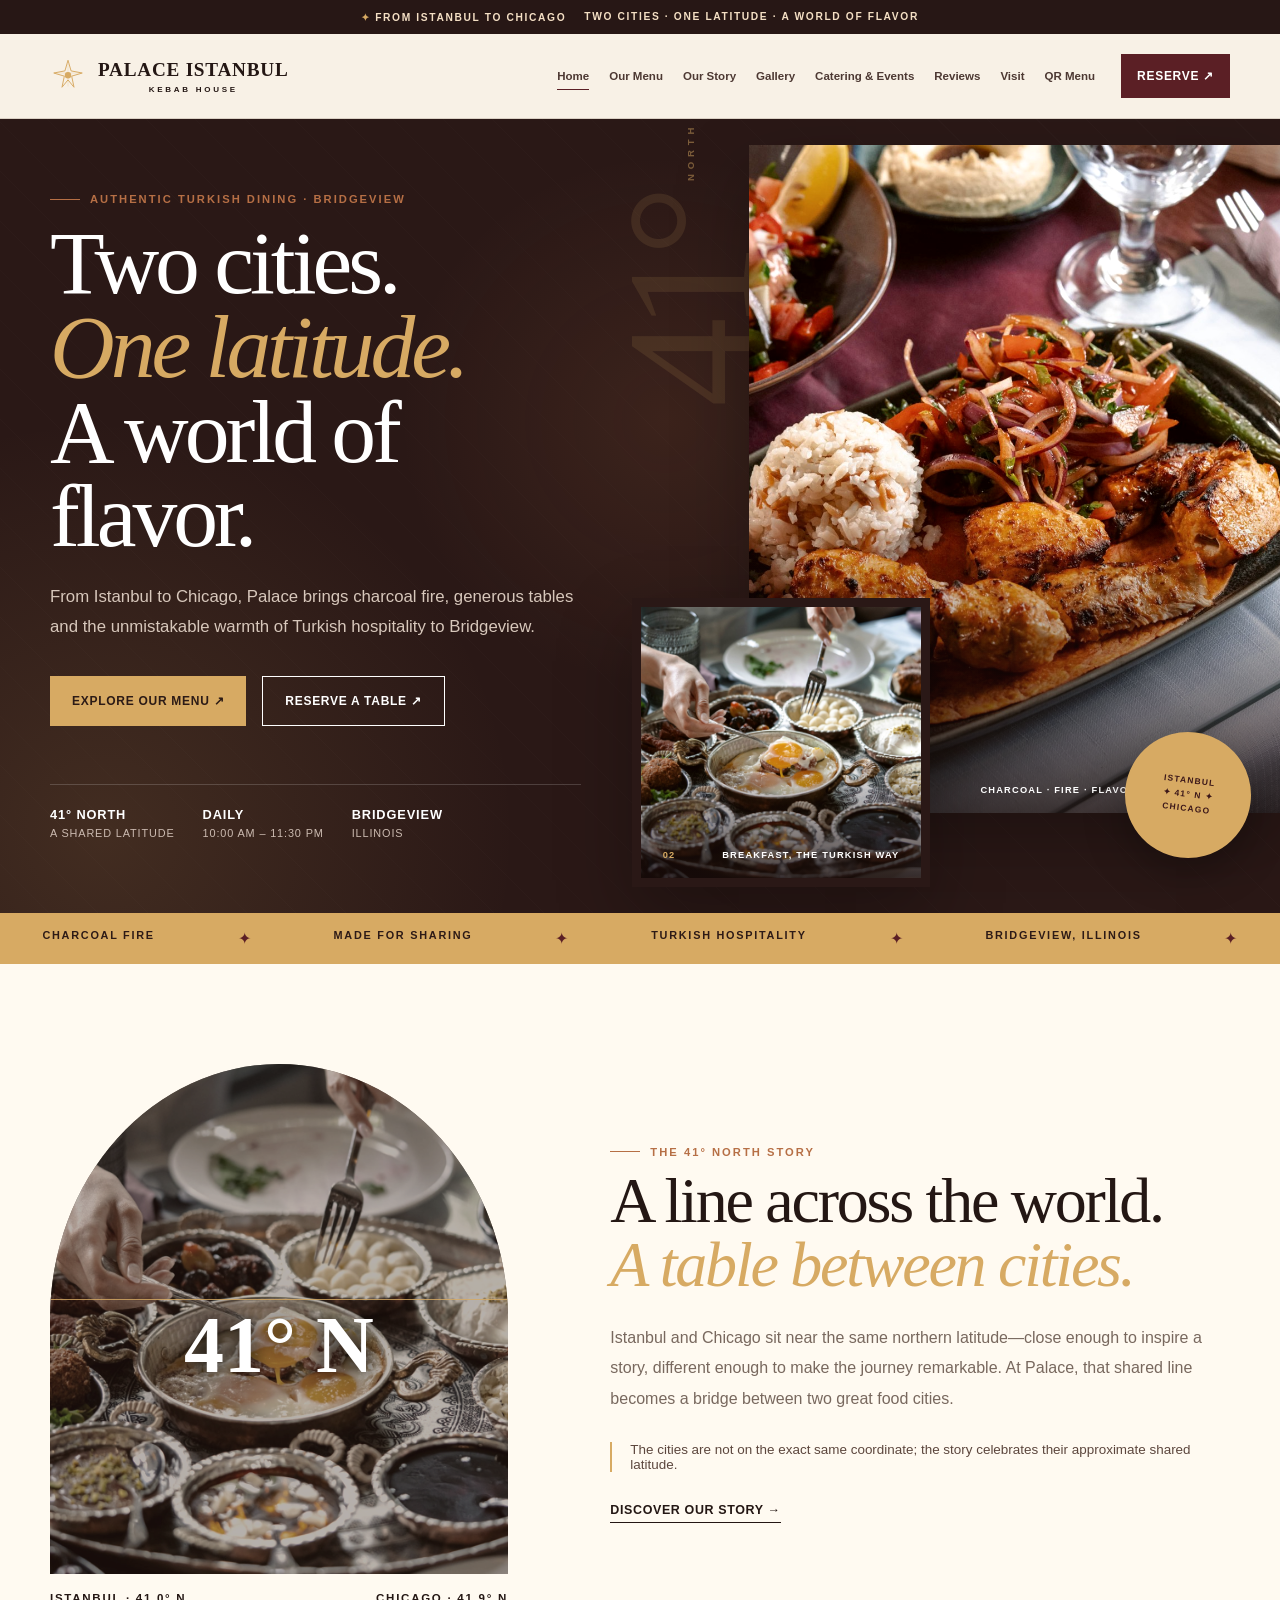
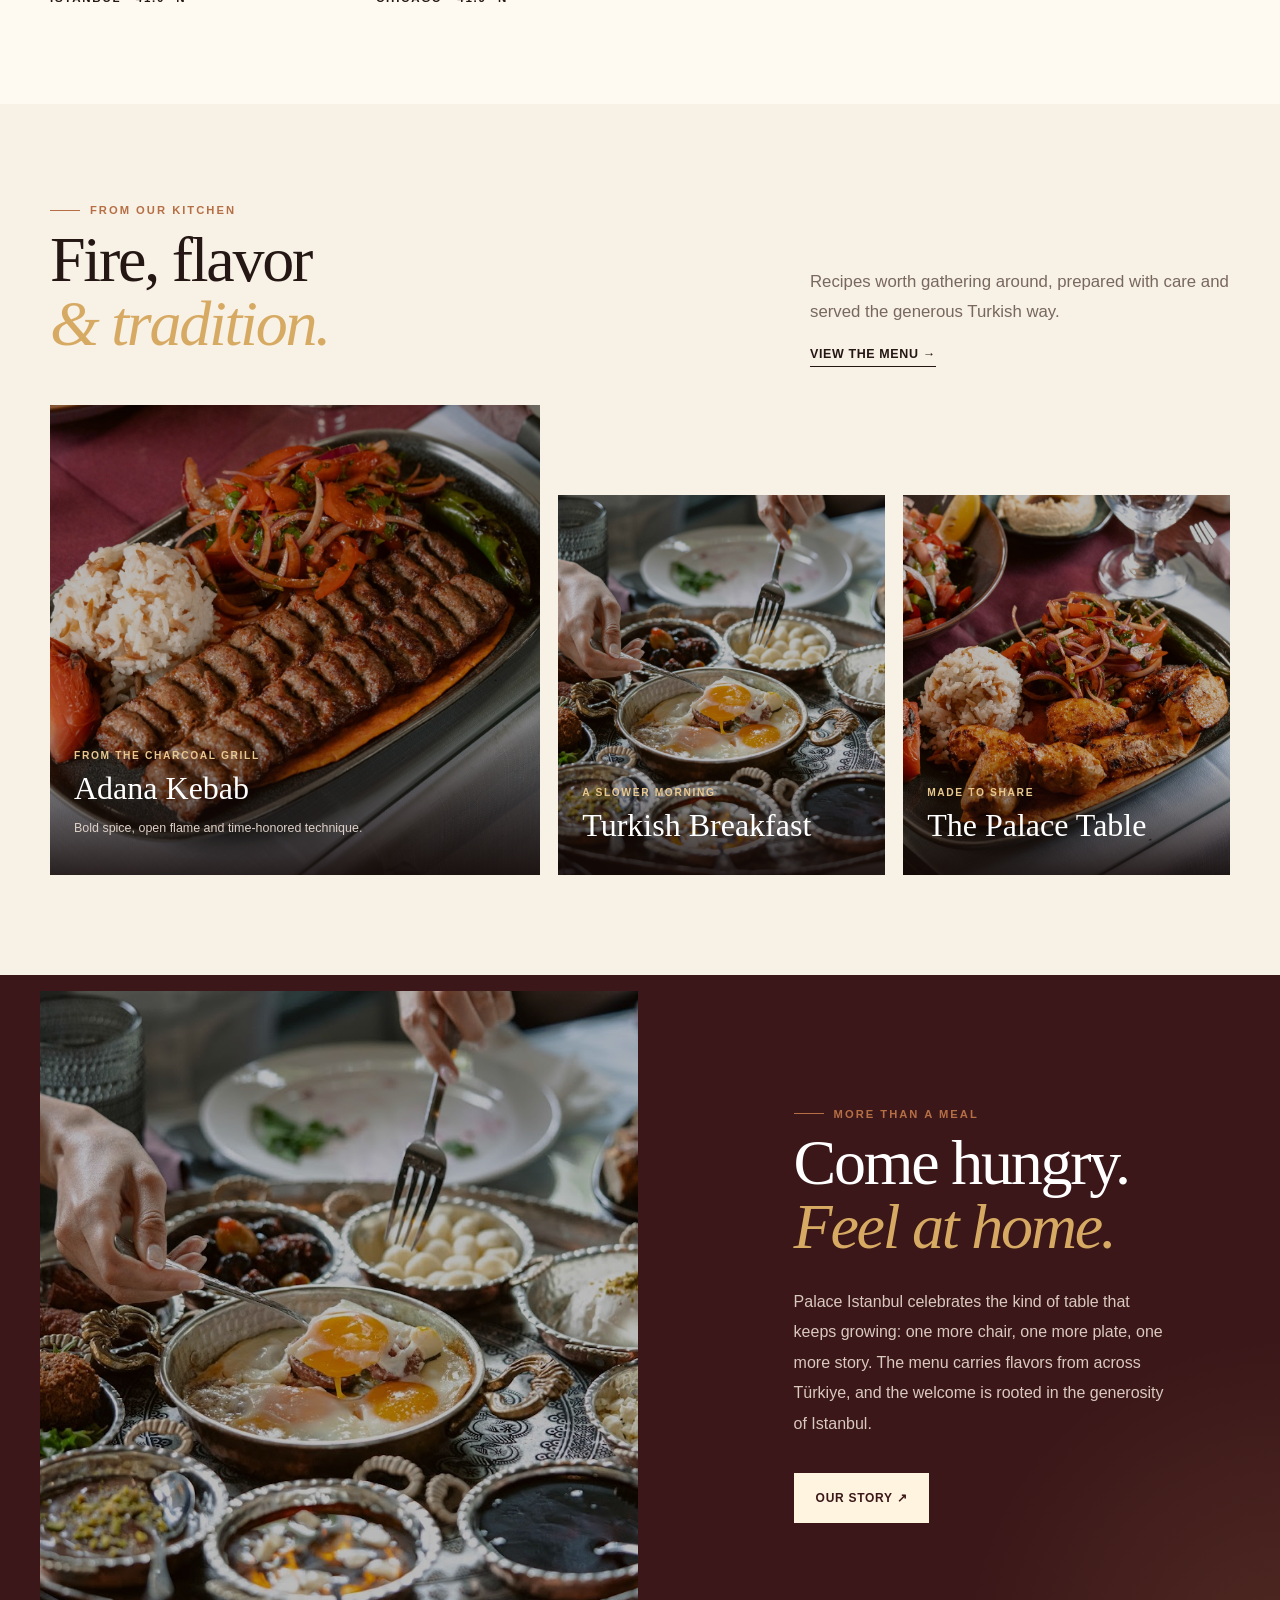
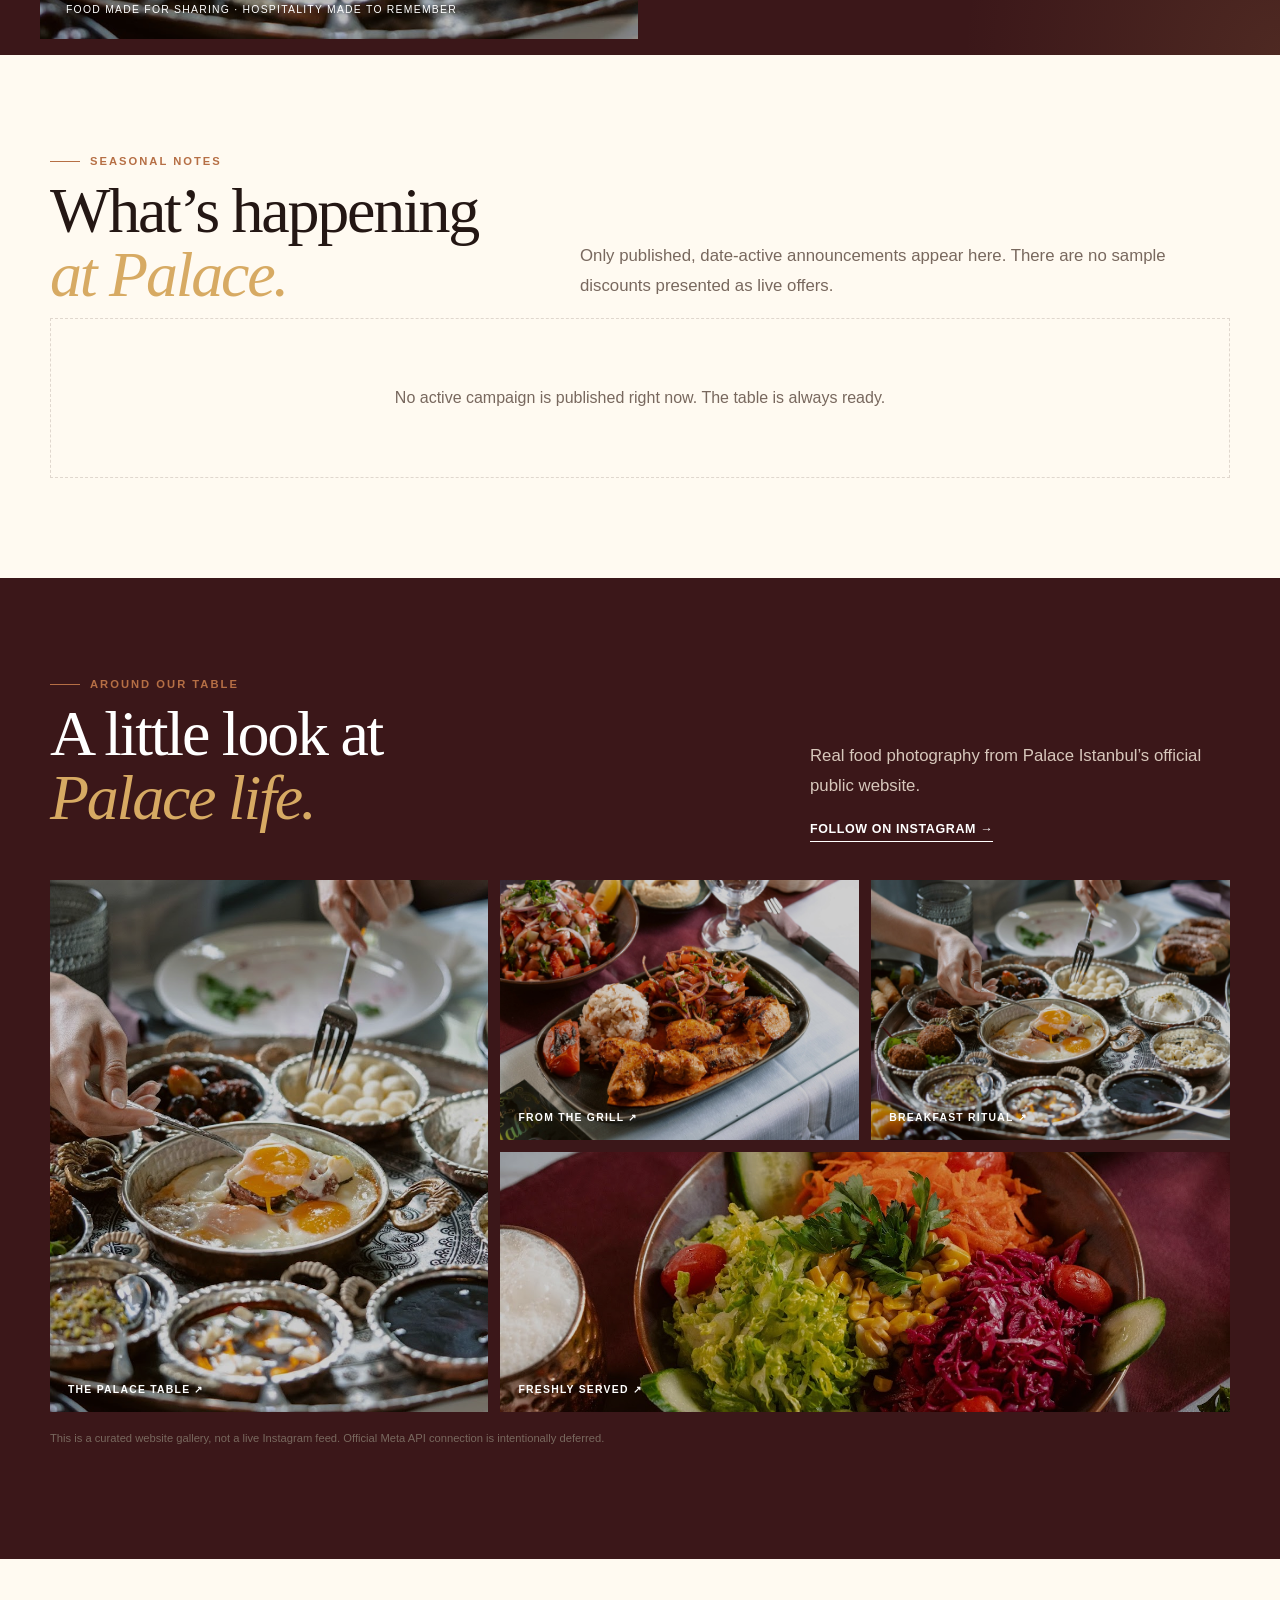
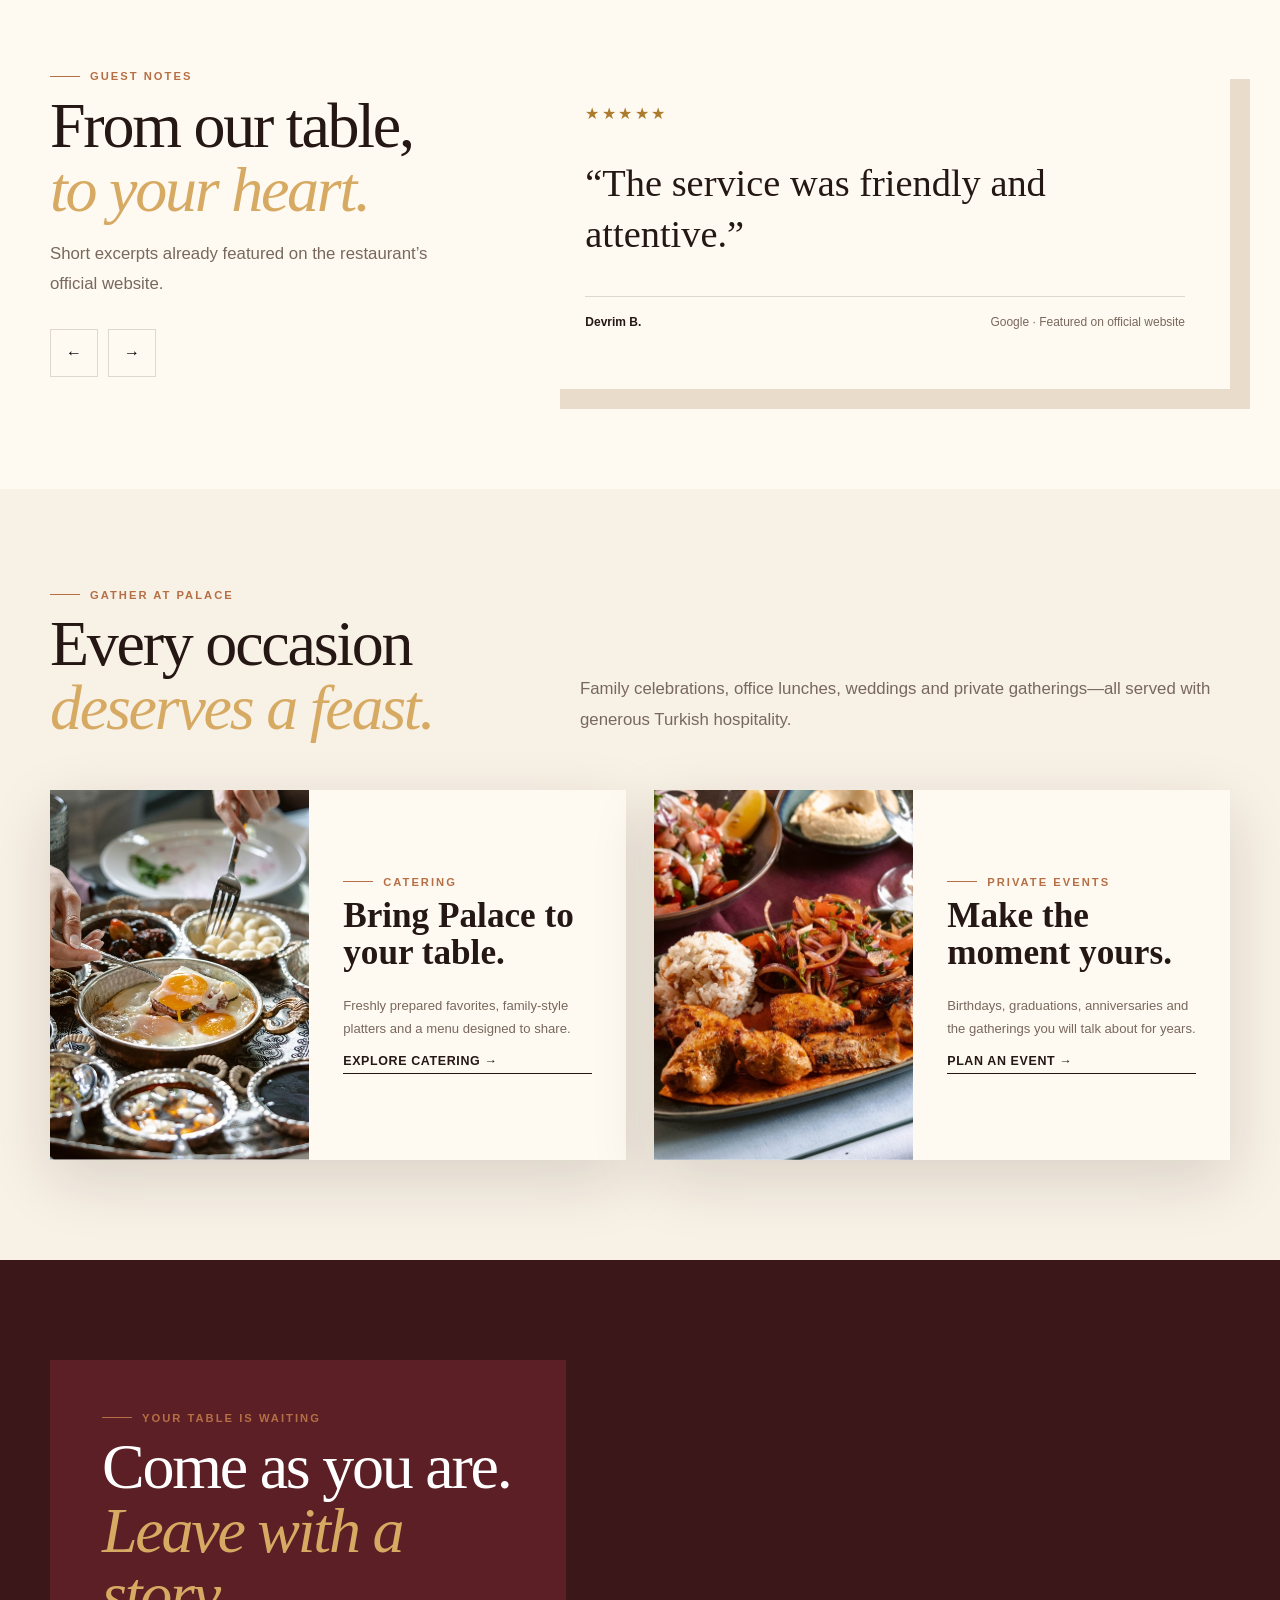
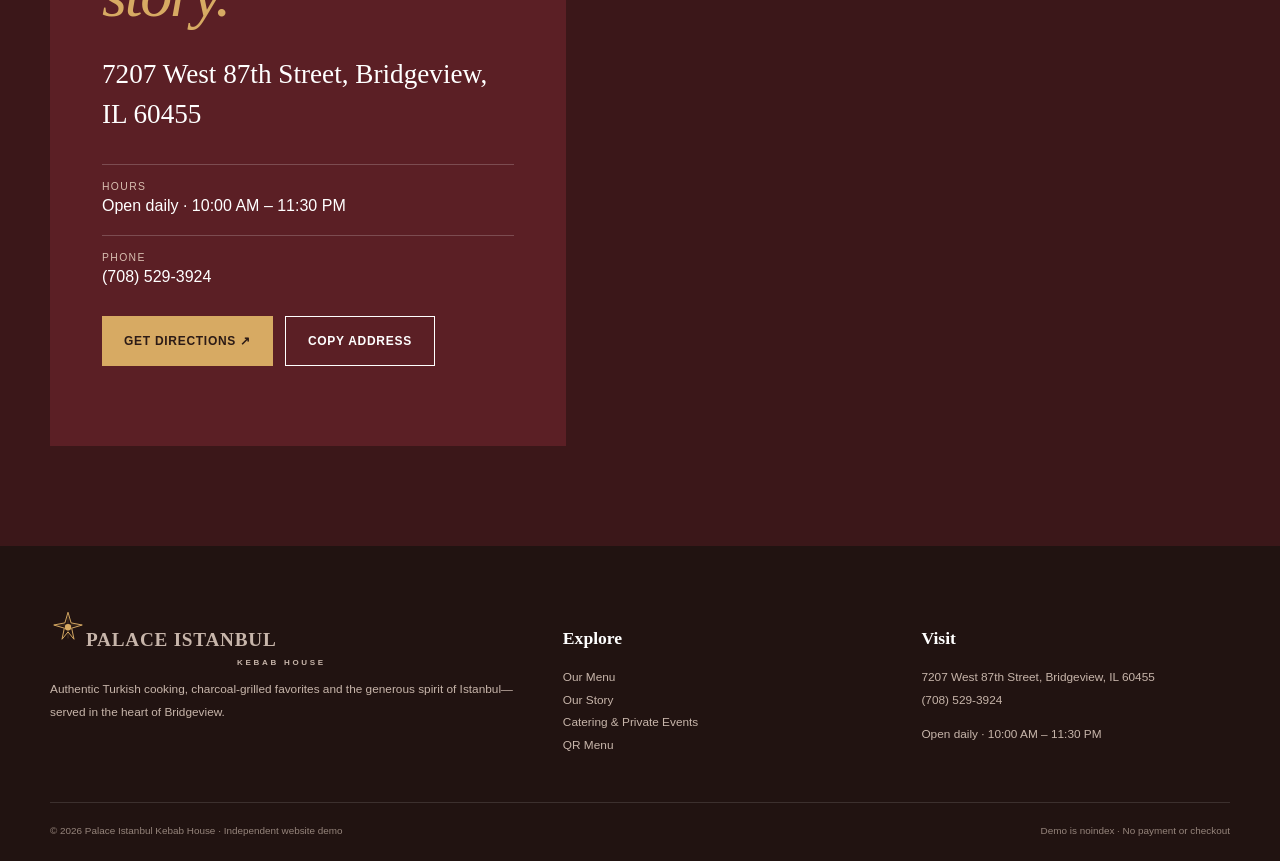
==== commit 7b60edfb: "qr  a kadar" ====
--- a/index.html
+++ b/index.html
@@ -1 +1 @@
-<!doctype html><html lang="en"><head><meta charset="utf-8"><meta name="viewport" content="width=device-width,initial-scale=1"><title>Palace Istanbul Kebab House | Bridgeview, IL</title><meta name="description" content="Authentic Turkish dining, charcoal-grilled kebabs and generous hospitality in Bridgeview, Illinois."><meta name="robots" content="noindex,nofollow"><meta name="theme-color" content="#3b1719"><link rel="icon" href="assets/images/official-logo.png"><link rel="stylesheet" href="styles.css"><script defer src="app.js"></script></head><body data-page="home"><div id="app"></div></body></html>
+<!doctype html><html lang="en"><head><meta charset="utf-8"><meta name="viewport" content="width=device-width,initial-scale=1"><title>Palace Istanbul Kebab House | Bridgeview, IL</title><meta name="description" content="Authentic Turkish dining, charcoal-grilled kebabs and generous hospitality in Bridgeview, Illinois."><meta name="robots" content="noindex,nofollow"><meta name="theme-color" content="#3b1719"><link rel="icon" href="assets/images/official-logo.png"><link rel="preload" href="assets/fonts/source-serif-4-latin-opsz-normal.woff2" as="font" type="font/woff2" crossorigin><link rel="preload" href="assets/fonts/inter-latin-opsz-normal.woff2" as="font" type="font/woff2" crossorigin><link rel="stylesheet" href="styles.css"><script defer src="app.js"></script></head><body data-page="home"><div id="app"></div></body></html>
--- a/styles.css
+++ b/styles.css
@@ -26,3 +26,10 @@
 @media(max-width:480px){.display{font-size:3.5rem}.title{font-size:2.75rem}.gallery-grid{display:grid;grid-template-columns:1fr;grid-template-rows:repeat(4,250px)}.gallery-item:first-child,.gallery-item:last-child{grid-column:auto;grid-row:auto}.campaign-card{grid-template-columns:1fr}.event-card-body{padding:26px}.menu-item{grid-template-columns:1fr auto}.menu-thumb{grid-column:1/-1;width:100%;height:160px}.footer-grid{grid-template-columns:1fr}.footer-grid>div:first-child{grid-column:auto}}
 @media(prefers-reduced-motion:reduce){html{scroll-behavior:auto}.reveal{opacity:1;transform:none;transition:none}.food-card img,.gallery-item img{transition:none}}
 .hero .lede{color:#d7c7bb}
+.hero-v2{background:#2a1816}.hero-v2::before{content:"";position:absolute;inset:0;background:radial-gradient(circle at 52% 38%,rgba(178,108,67,.13),transparent 32%),repeating-linear-gradient(45deg,transparent 0 34px,rgba(255,255,255,.012) 34px 35px);pointer-events:none}.hero-grid-v2{grid-template-columns:.94fr 1.06fr;gap:4vw}.hero-grid-v2 .hero-copy{padding-right:0}.hero-editorial{position:relative;height:calc(100vh - 158px);min-height:630px;margin:20px -4vw 20px 0;isolation:isolate}.hero-shot-main,.hero-shot-accent{position:absolute;margin:0;overflow:hidden;background:#432923;box-shadow:0 28px 70px rgba(0,0,0,.28)}.hero-shot-main{z-index:2;inset:0 0 10% 18%}.hero-shot-main::after,.hero-shot-accent::after{content:"";position:absolute;inset:55% 0 0;background:linear-gradient(transparent,rgba(24,12,10,.82));pointer-events:none}.hero-shot-main img{filter:saturate(.9) contrast(1.04);object-position:53% center;transition:transform 1s ease}.hero-shot-main:hover img{transform:scale(1.025)}.hero-shot-accent{z-index:4;width:46%;height:39%;left:0;bottom:0;border:9px solid #2a1816}.hero-shot-accent img{filter:saturate(.86) contrast(1.03)}.hero-shot-main figcaption,.hero-shot-accent figcaption{position:absolute;z-index:2;left:22px;right:22px;bottom:18px;display:flex;justify-content:space-between;gap:14px;color:#fff;font-size:.58rem;font-weight:900;letter-spacing:.13em;text-transform:uppercase}.hero-shot-main figcaption span,.hero-shot-accent figcaption span{color:var(--gold)}.hero-latitude{position:absolute;z-index:1;left:-2%;top:-3%;font:500 clamp(8rem,14vw,13rem)/.8 var(--serif);letter-spacing:-.08em;color:rgba(215,170,99,.12);writing-mode:vertical-rl;transform:rotate(180deg)}.hero-latitude span{font:800 .6rem var(--sans);letter-spacing:.5em;text-transform:uppercase;color:rgba(215,170,99,.48);margin-top:18px}.hero-seal-v2{position:absolute;z-index:5;right:-18px;bottom:4%;width:126px;height:126px;border-radius:50%;display:grid;place-items:center;text-align:center;background:var(--gold);color:var(--wine-2);font-size:.53rem;font-weight:900;letter-spacing:.14em;line-height:1.65;transform:rotate(7deg);box-shadow:0 15px 40px rgba(0,0,0,.28)}
+@media(max-width:1080px){.hero-grid-v2{grid-template-columns:1fr}.hero-editorial{height:56vh;min-height:490px;margin:0 0 35px}.hero-shot-main{inset:0 0 8% 12%}.hero-shot-accent{width:40%;height:42%}.hero-seal-v2{right:2%}}
+@media(max-width:780px){.hero-v2 .hero-copy{padding-bottom:38px}.hero-editorial{height:440px;min-height:440px;margin:0 -16px 24px}.hero-shot-main{inset:0 0 7% 9%}.hero-shot-accent{width:48%;height:38%;border-width:6px}.hero-shot-main figcaption,.hero-shot-accent figcaption{left:12px;right:12px;bottom:12px;font-size:.48rem}.hero-seal-v2{width:92px;height:92px;font-size:.4rem;right:0;bottom:1%}.hero-latitude{font-size:8rem}}
+@media(max-width:480px){.hero-editorial{height:370px;min-height:370px}.hero-shot-main{inset:0 0 7% 5%}.hero-shot-accent{width:51%;height:36%}.hero-seal-v2{width:80px;height:80px}}
+.hero-v2 .hero-seal-v2{right:30px}.hero-v2 .hero-shot-main figcaption{right:145px}
+@media(max-width:1080px){.hero-v2 .hero-seal-v2{right:2%}.hero-v2 .hero-shot-main figcaption{right:135px}}
+@media(max-width:780px){.hero-v2 .hero-seal-v2{right:0}.hero-v2 .hero-shot-main figcaption{right:105px}}
